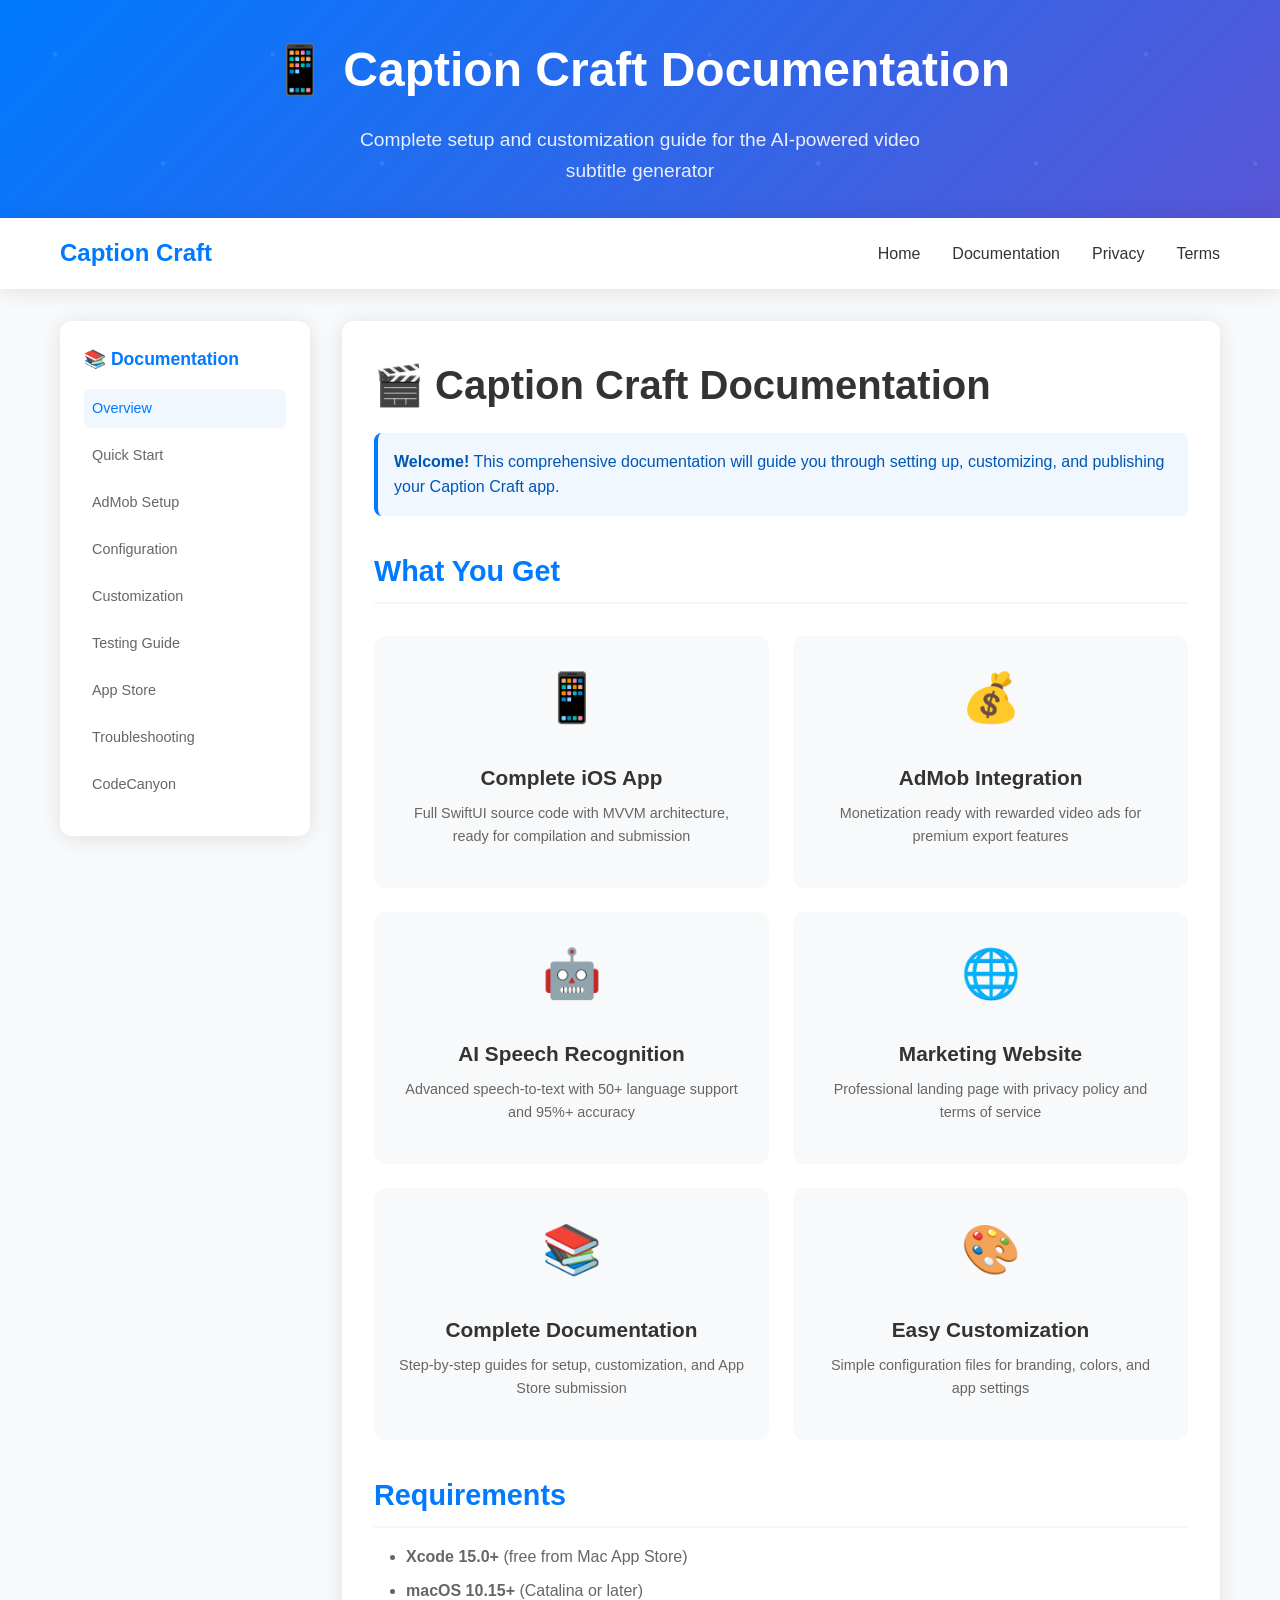
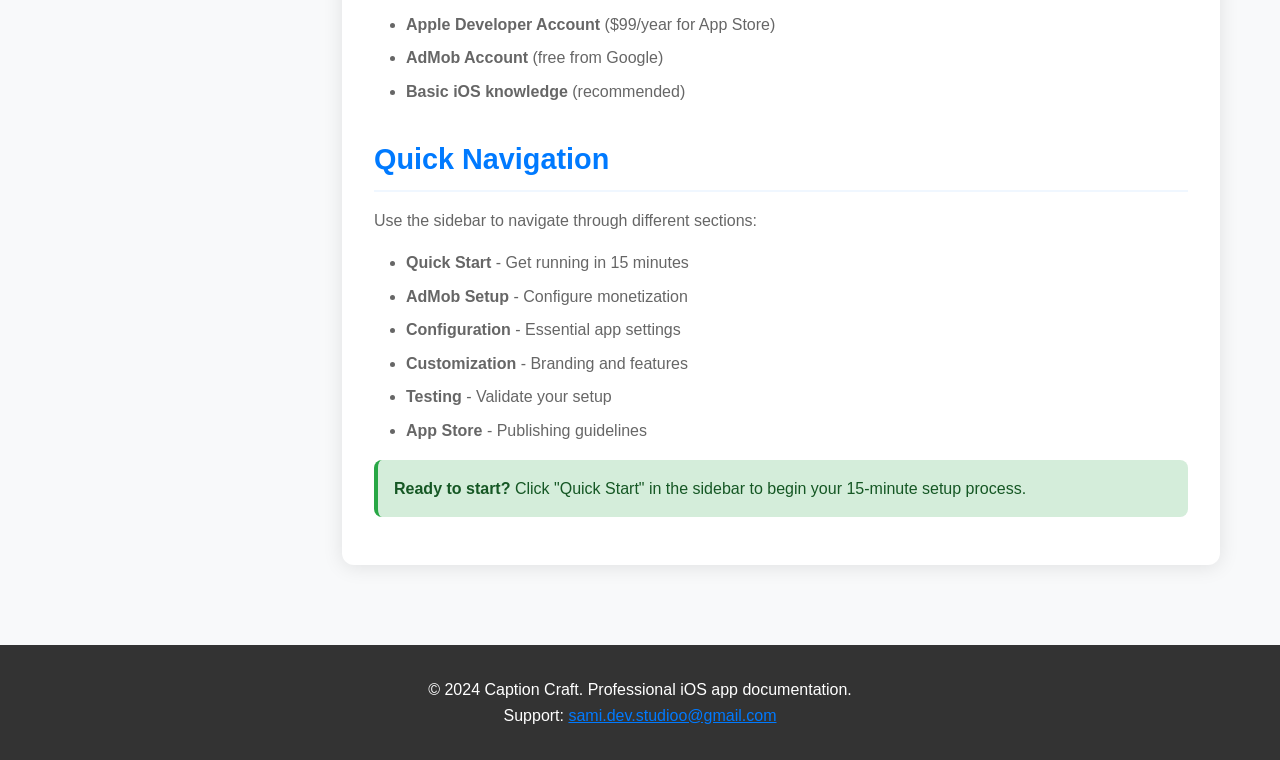
==== docs.html @ c89724d0 "Add professional documentation website and support pages - docs.html: Interactive documentation with" ====
<!DOCTYPE html>
<html lang="en">
<head>
    <meta charset="UTF-8">
    <meta name="viewport" content="width=device-width, initial-scale=1.0">
    <title>Caption Craft - Documentation</title>
    <meta name="description" content="Complete documentation for Caption Craft - AI-powered video subtitle generator iOS app">

    <!-- Favicon -->
    <link rel="icon" type="image/png" href="images/favicon.png">
    <link rel="apple-touch-icon" href="images/apple-touch-icon.png">

    <style>
        * {
            margin: 0;
            padding: 0;
            box-sizing: border-box;
        }

        body {
            font-family: -apple-system, BlinkMacSystemFont, 'Segoe UI', Roboto, Oxygen, Ubuntu, Cantarell, sans-serif;
            line-height: 1.6;
            color: #333;
            background: #f8f9fa;
        }

        .container {
            max-width: 1200px;
            margin: 0 auto;
            padding: 0 20px;
        }

        /* Header */
        .header {
            background: linear-gradient(135deg, #007AFF 0%, #5856D6 100%);
            color: white;
            padding: 2rem 0;
            position: relative;
            overflow: hidden;
        }

        .header::before {
            content: '';
            position: absolute;
            top: 0;
            left: 0;
            right: 0;
            bottom: 0;
            background: url('data:image/svg+xml,<svg xmlns="http://www.w3.org/2000/svg" viewBox="0 0 100 100"><defs><pattern id="grain" width="100" height="100" patternUnits="userSpaceOnUse"><circle cx="25" cy="25" r="1" fill="white" opacity="0.1"/><circle cx="75" cy="75" r="1" fill="white" opacity="0.1"/></pattern></defs><rect width="100" height="100" fill="url(%23grain)"/></svg>');
        }

        .header-content {
            position: relative;
            z-index: 1;
            text-align: center;
        }

        .header h1 {
            font-size: 3rem;
            font-weight: 700;
            margin-bottom: 1rem;
        }

        .header p {
            font-size: 1.2rem;
            opacity: 0.9;
            max-width: 600px;
            margin: 0 auto;
        }

        /* Navigation */
        .nav {
            background: white;
            box-shadow: 0 2px 20px rgba(0,0,0,0.1);
            position: sticky;
            top: 0;
            z-index: 100;
        }

        .nav-container {
            display: flex;
            justify-content: space-between;
            align-items: center;
            padding: 1rem 0;
        }

        .nav-logo {
            font-size: 1.5rem;
            font-weight: bold;
            color: #007AFF;
        }

        .nav-links {
            display: flex;
            list-style: none;
            gap: 2rem;
        }

        .nav-links a {
            text-decoration: none;
            color: #333;
            font-weight: 500;
            transition: color 0.3s;
        }

        .nav-links a:hover {
            color: #007AFF;
        }

        /* Main Content */
        .main {
            display: grid;
            grid-template-columns: 250px 1fr;
            gap: 2rem;
            padding: 2rem 0;
            min-height: calc(100vh - 200px);
        }

        /* Sidebar */
        .sidebar {
            background: white;
            border-radius: 12px;
            padding: 1.5rem;
            box-shadow: 0 2px 20px rgba(0,0,0,0.1);
            height: fit-content;
            position: sticky;
            top: 100px;
        }

        .sidebar h3 {
            color: #007AFF;
            margin-bottom: 1rem;
            font-size: 1.1rem;
        }

        .sidebar ul {
            list-style: none;
        }

        .sidebar li {
            margin-bottom: 0.5rem;
        }

        .sidebar a {
            text-decoration: none;
            color: #666;
            font-size: 0.9rem;
            display: block;
            padding: 0.5rem;
            border-radius: 6px;
            transition: all 0.3s;
        }

        .sidebar a:hover,
        .sidebar a.active {
            background: #f0f7ff;
            color: #007AFF;
        }

        /* Content */
        .content {
            background: white;
            border-radius: 12px;
            padding: 2rem;
            box-shadow: 0 2px 20px rgba(0,0,0,0.1);
        }

        .content h1 {
            color: #333;
            margin-bottom: 1rem;
            font-size: 2.5rem;
        }

        .content h2 {
            color: #007AFF;
            margin: 2rem 0 1rem 0;
            font-size: 1.8rem;
            border-bottom: 2px solid #f0f7ff;
            padding-bottom: 0.5rem;
        }

        .content h3 {
            color: #333;
            margin: 1.5rem 0 0.5rem 0;
            font-size: 1.3rem;
        }

        .content p {
            margin-bottom: 1rem;
            color: #666;
        }

        .content ul {
            margin-bottom: 1rem;
            padding-left: 2rem;
        }

        .content li {
            margin-bottom: 0.5rem;
            color: #666;
        }

        /* Code Blocks */
        .code-block {
            background: #f8f9fa;
            border: 1px solid #e9ecef;
            border-radius: 8px;
            padding: 1rem;
            margin: 1rem 0;
            font-family: 'Monaco', 'Menlo', 'Ubuntu Mono', monospace;
            font-size: 0.9rem;
            overflow-x: auto;
        }

        .code-block pre {
            margin: 0;
        }

        /* Alert Boxes */
        .alert {
            padding: 1rem;
            border-radius: 8px;
            margin: 1rem 0;
            border-left: 4px solid;
        }

        .alert.info {
            background: #f0f7ff;
            border-color: #007AFF;
            color: #0056b3;
        }

        .alert.warning {
            background: #fff3cd;
            border-color: #ffc107;
            color: #856404;
        }

        .alert.success {
            background: #d4edda;
            border-color: #28a745;
            color: #155724;
        }

        .alert.danger {
            background: #f8d7da;
            border-color: #dc3545;
            color: #721c24;
        }

        /* Cards */
        .card-grid {
            display: grid;
            grid-template-columns: repeat(auto-fit, minmax(300px, 1fr));
            gap: 1.5rem;
            margin: 2rem 0;
        }

        .card {
            background: #f8f9fa;
            border-radius: 12px;
            padding: 1.5rem;
            text-align: center;
            transition: transform 0.3s, box-shadow 0.3s;
        }

        .card:hover {
            transform: translateY(-5px);
            box-shadow: 0 10px 30px rgba(0,0,0,0.1);
        }

        .card-icon {
            font-size: 3rem;
            margin-bottom: 1rem;
        }

        .card h3 {
            color: #333;
            margin-bottom: 0.5rem;
        }

        .card p {
            color: #666;
            font-size: 0.9rem;
        }

        /* Buttons */
        .btn {
            display: inline-block;
            background: #007AFF;
            color: white;
            padding: 12px 24px;
            border-radius: 8px;
            text-decoration: none;
            font-weight: 500;
            transition: background 0.3s;
            border: none;
            cursor: pointer;
        }

        .btn:hover {
            background: #0056b3;
        }

        .btn.secondary {
            background: #6c757d;
        }

        .btn.secondary:hover {
            background: #545b62;
        }

        /* Footer */
        .footer {
            background: #333;
            color: white;
            text-align: center;
            padding: 2rem 0;
            margin-top: 3rem;
        }

        /* Mobile Responsive */
        @media (max-width: 768px) {
            .main {
                grid-template-columns: 1fr;
            }

            .sidebar {
                position: static;
                order: 2;
            }

            .nav-links {
                display: none;
            }

            .header h1 {
                font-size: 2rem;
            }

            .content {
                padding: 1rem;
            }
        }

        /* Hide content sections by default */
        .doc-section {
            display: none;
        }

        .doc-section.active {
            display: block;
        }

        /* Loading animation */
        .loading {
            text-align: center;
            padding: 3rem;
            color: #666;
        }

        .spinner {
            border: 4px solid #f3f3f3;
            border-top: 4px solid #007AFF;
            border-radius: 50%;
            width: 40px;
            height: 40px;
            animation: spin 1s linear infinite;
            margin: 0 auto 1rem;
        }

        @keyframes spin {
            0% { transform: rotate(0deg); }
            100% { transform: rotate(360deg); }
        }
    </style>
</head>
<body>
    <!-- Header -->
    <header class="header">
        <div class="container">
            <div class="header-content">
                <h1>📱 Caption Craft Documentation</h1>
                <p>Complete setup and customization guide for the AI-powered video subtitle generator</p>
            </div>
        </div>
    </header>

    <!-- Navigation -->
    <nav class="nav">
        <div class="container">
            <div class="nav-container">
                <div class="nav-logo">Caption Craft</div>
                <ul class="nav-links">
                    <li><a href="index.html">Home</a></li>
                    <li><a href="docs.html" class="active">Documentation</a></li>
                    <li><a href="privacy.html">Privacy</a></li>
                    <li><a href="terms.html">Terms</a></li>
                </ul>
            </div>
        </div>
    </nav>

    <!-- Main Content -->
    <main class="container">
        <div class="main">
            <!-- Sidebar Navigation -->
            <aside class="sidebar">
                <h3>📚 Documentation</h3>
                <ul>
                    <li><a href="#overview" class="doc-link active">Overview</a></li>
                    <li><a href="#quick-start" class="doc-link">Quick Start</a></li>
                    <li><a href="#admob-setup" class="doc-link">AdMob Setup</a></li>
                    <li><a href="#configuration" class="doc-link">Configuration</a></li>
                    <li><a href="#customization" class="doc-link">Customization</a></li>
                    <li><a href="#testing" class="doc-link">Testing Guide</a></li>
                    <li><a href="#app-store" class="doc-link">App Store</a></li>
                    <li><a href="#troubleshooting" class="doc-link">Troubleshooting</a></li>
                    <li><a href="#codecanyon" class="doc-link">CodeCanyon</a></li>
                </ul>
            </aside>

            <!-- Content Area -->
            <div class="content">
                <!-- Overview Section -->
                <section id="overview" class="doc-section active">
                    <h1>🎬 Caption Craft Documentation</h1>

                    <div class="alert info">
                        <strong>Welcome!</strong> This comprehensive documentation will guide you through setting up, customizing, and publishing your Caption Craft app.
                    </div>

                    <h2>What You Get</h2>
                    <div class="card-grid">
                        <div class="card">
                            <div class="card-icon">📱</div>
                            <h3>Complete iOS App</h3>
                            <p>Full SwiftUI source code with MVVM architecture, ready for compilation and submission</p>
                        </div>
                        <div class="card">
                            <div class="card-icon">💰</div>
                            <h3>AdMob Integration</h3>
                            <p>Monetization ready with rewarded video ads for premium export features</p>
                        </div>
                        <div class="card">
                            <div class="card-icon">🤖</div>
                            <h3>AI Speech Recognition</h3>
                            <p>Advanced speech-to-text with 50+ language support and 95%+ accuracy</p>
                        </div>
                        <div class="card">
                            <div class="card-icon">🌐</div>
                            <h3>Marketing Website</h3>
                            <p>Professional landing page with privacy policy and terms of service</p>
                        </div>
                        <div class="card">
                            <div class="card-icon">📚</div>
                            <h3>Complete Documentation</h3>
                            <p>Step-by-step guides for setup, customization, and App Store submission</p>
                        </div>
                        <div class="card">
                            <div class="card-icon">🎨</div>
                            <h3>Easy Customization</h3>
                            <p>Simple configuration files for branding, colors, and app settings</p>
                        </div>
                    </div>

                    <h2>Requirements</h2>
                    <ul>
                        <li><strong>Xcode 15.0+</strong> (free from Mac App Store)</li>
                        <li><strong>macOS 10.15+</strong> (Catalina or later)</li>
                        <li><strong>Apple Developer Account</strong> ($99/year for App Store)</li>
                        <li><strong>AdMob Account</strong> (free from Google)</li>
                        <li><strong>Basic iOS knowledge</strong> (recommended)</li>
                    </ul>

                    <h2>Quick Navigation</h2>
                    <p>Use the sidebar to navigate through different sections:</p>
                    <ul>
                        <li><strong>Quick Start</strong> - Get running in 15 minutes</li>
                        <li><strong>AdMob Setup</strong> - Configure monetization</li>
                        <li><strong>Configuration</strong> - Essential app settings</li>
                        <li><strong>Customization</strong> - Branding and features</li>
                        <li><strong>Testing</strong> - Validate your setup</li>
                        <li><strong>App Store</strong> - Publishing guidelines</li>
                    </ul>

                    <div class="alert success">
                        <strong>Ready to start?</strong> Click "Quick Start" in the sidebar to begin your 15-minute setup process.
                    </div>
                </section>

                <!-- Loading placeholder for other sections -->
                <section id="quick-start" class="doc-section">
                    <div class="loading">
                        <div class="spinner"></div>
                        <p>Loading Quick Start Guide...</p>
                    </div>
                </section>

                <section id="admob-setup" class="doc-section">
                    <div class="loading">
                        <div class="spinner"></div>
                        <p>Loading AdMob Setup Guide...</p>
                    </div>
                </section>

                <section id="configuration" class="doc-section">
                    <div class="loading">
                        <div class="spinner"></div>
                        <p>Loading Configuration Guide...</p>
                    </div>
                </section>

                <section id="customization" class="doc-section">
                    <div class="loading">
                        <div class="spinner"></div>
                        <p>Loading Customization Guide...</p>
                    </div>
                </section>

                <section id="testing" class="doc-section">
                    <div class="loading">
                        <div class="spinner"></div>
                        <p>Loading Testing Guide...</p>
                    </div>
                </section>

                <section id="app-store" class="doc-section">
                    <div class="loading">
                        <div class="spinner"></div>
                        <p>Loading App Store Guide...</p>
                    </div>
                </section>

                <section id="troubleshooting" class="doc-section">
                    <div class="loading">
                        <div class="spinner"></div>
                        <p>Loading Troubleshooting Guide...</p>
                    </div>
                </section>

                <section id="codecanyon" class="doc-section">
                    <div class="loading">
                        <div class="spinner"></div>
                        <p>Loading CodeCanyon Guide...</p>
                    </div>
                </section>
            </div>
        </div>
    </main>

    <!-- Footer -->
    <footer class="footer">
        <div class="container">
            <p>&copy; 2024 Caption Craft. Professional iOS app documentation.</p>
            <p>Support: <a href="mailto:sami.dev.studioo@gmail.com" style="color: #007AFF;">sami.dev.studioo@gmail.com</a></p>
        </div>
    </footer>

    <script>
        // Navigation functionality
        document.addEventListener('DOMContentLoaded', function() {
            const docLinks = document.querySelectorAll('.doc-link');
            const docSections = document.querySelectorAll('.doc-section');

            // Navigation handler
            docLinks.forEach(link => {
                link.addEventListener('click', function(e) {
                    e.preventDefault();

                    // Remove active class from all links and sections
                    docLinks.forEach(l => l.classList.remove('active'));
                    docSections.forEach(s => s.classList.remove('active'));

                    // Add active class to clicked link
                    this.classList.add('active');

                    // Show corresponding section
                    const targetId = this.getAttribute('href').substring(1);
                    const targetSection = document.getElementById(targetId);

                    if (targetSection) {
                        targetSection.classList.add('active');

                        // Load content if it's a loading placeholder
                        loadSectionContent(targetId);
                    }
                });
            });

            // Load section content dynamically
            function loadSectionContent(sectionId) {
                const section = document.getElementById(sectionId);
                const loadingDiv = section.querySelector('.loading');

                if (loadingDiv) {
                    // Simulate loading delay
                    setTimeout(() => {
                        loadingDiv.innerHTML = getSectionContent(sectionId);
                    }, 500);
                }
            }

            // Content for each section
            function getSectionContent(sectionId) {
                const content = {
                    'quick-start': `
                        <h1>🚀 Quick Start Guide</h1>

                        <div class="alert info">
                            <strong>Time Required:</strong> 15 minutes to get your app running
                        </div>

                        <h2>Step 1: Open the Project (2 minutes)</h2>
                        <div class="code-block">
                            <pre>1. Extract the downloaded ZIP file
2. Navigate to the iOS app folder
3. Double-click CaptionCraft.xcodeproj
4. Wait for Xcode to load the project</pre>
                        </div>

                        <h2>Step 2: Configure Bundle Identifier (3 minutes)</h2>
                        <ol>
                            <li>Select <strong>CaptionCraft</strong> project in navigator</li>
                            <li>Select <strong>CaptionCraft</strong> target</li>
                            <li>Go to <strong>"Signing & Capabilities"</strong> tab</li>
                            <li>Change Bundle Identifier to: <code>com.yourcompany.captioncraft</code></li>
                            <li>Select your development team</li>
                        </ol>

                        <h2>Step 3: Test Build (5 minutes)</h2>
                        <ol>
                            <li>Select iPhone simulator (iPhone 14 Pro recommended)</li>
                            <li>Press <strong>Cmd+R</strong> to build and run</li>
                            <li>Test basic functionality in simulator</li>
                        </ol>

                        <div class="alert success">
                            <strong>Success!</strong> If the app builds and runs, you're ready for AdMob configuration.
                        </div>

                        <h2>Step 4: AdMob Configuration (5 minutes)</h2>
                        <p>Click <strong>"AdMob Setup"</strong> in the sidebar for detailed instructions.</p>

                        <a href="#" class="btn" onclick="document.querySelector('a[href=\\\"#admob-setup\\\"]').click()">
                            Continue to AdMob Setup →
                        </a>
                    `,

                    'admob-setup': `
                        <h1>💰 AdMob Setup Guide</h1>

                        <div class="alert warning">
                            <strong>Important:</strong> AdMob integration is required for monetization. Follow these steps carefully.
                        </div>

                        <h2>Step 1: Create AdMob Account</h2>
                        <ol>
                            <li>Go to <a href="https://admob.google.com" target="_blank">admob.google.com</a></li>
                            <li>Sign in with Google account</li>
                            <li>Click "Get Started" and accept terms</li>
                            <li>Complete account verification</li>
                        </ol>

                        <h2>Step 2: Create iOS App</h2>
                        <ol>
                            <li>In AdMob dashboard, click <strong>"Apps"</strong> → <strong>"Add App"</strong></li>
                            <li>Select <strong>"iOS"</strong> platform</li>
                            <li>Enter app name: <strong>"Caption Craft"</strong></li>
                            <li>Copy your <strong>App ID</strong> (format: ca-app-pub-XXXXXXXXXXXXXXXX~XXXXXXXXXX)</li>
                        </ol>

                        <h2>Step 3: Create Rewarded Ad Unit</h2>
                        <ol>
                            <li>Click on your app → <strong>"Ad Units"</strong> → <strong>"Add Ad Unit"</strong></li>
                            <li>Select <strong>"Rewarded"</strong></li>
                            <li>Name: <strong>"Premium Export Reward"</strong></li>
                            <li>Copy your <strong>Ad Unit ID</strong> (format: ca-app-pub-XXXXXXXXXXXXXXXX/XXXXXXXXXX)</li>
                        </ol>

                        <h2>Step 4: Update App Configuration</h2>

                        <h3>Update Info.plist:</h3>
                        <div class="code-block">
                            <pre>&lt;!-- File: CaptionCraft/Info.plist --&gt;
&lt;key&gt;GADApplicationIdentifier&lt;/key&gt;
&lt;string&gt;YOUR_ADMOB_APP_ID_HERE&lt;/string&gt;</pre>
                        </div>

                        <h3>Update Constants.swift:</h3>
                        <div class="code-block">
                            <pre>// File: CaptionCraft/Utils/Constants.swift
struct Ads {
    static let rewardedAdUnitID: String = "YOUR_AD_UNIT_ID_HERE"
    static let testRewardedAdUnitID: String = "ca-app-pub-3940256099942544/1712485313"
}</pre>
                        </div>

                        <div class="alert success">
                            <strong>Test Ads:</strong> Use Google's test ad unit ID during development, switch to your real ID before App Store submission.
                        </div>

                        <a href="#" class="btn" onclick="document.querySelector('a[href=\\\"#testing\\\"]').click()">
                            Test AdMob Integration →
                        </a>
                    `,

                    'configuration': `
                        <h1>⚙️ Configuration Guide</h1>

                        <div class="alert info">
                            <strong>Essential Changes:</strong> These configurations are required for your app to work properly.
                        </div>

                        <h2>Required Changes</h2>

                        <h3>1. AdMob App ID (Info.plist)</h3>
                        <div class="code-block">
                            <pre>📁 File: CaptionCraft/Info.plist
🔍 Line: 6

FIND:
&lt;string&gt;ca-app-pub-6969174555160998~5410990496&lt;/string&gt;

CHANGE TO:
&lt;string&gt;YOUR_ADMOB_APP_ID_HERE&lt;/string&gt;</pre>
                        </div>

                        <h3>2. Ad Unit ID (Constants.swift)</h3>
                        <div class="code-block">
                            <pre>📁 File: CaptionCraft/Utils/Constants.swift
🔍 Lines: 284-291

FIND:
static let rewardedAdUnitID: String = "ca-app-pub-6969174555160998/8145783284"

CHANGE TO:
static let rewardedAdUnitID: String = "YOUR_AD_UNIT_ID_HERE"</pre>
                        </div>

                        <h3>3. Bundle Identifier (Xcode Project)</h3>
                        <ol>
                            <li>Select CaptionCraft project</li>
                            <li>Go to "General" tab</li>
                            <li>Change Bundle Identifier to: <code>com.yourcompany.yourapp</code></li>
                            <li>Select your Apple Developer team</li>
                        </ol>

                        <h2>Optional Changes</h2>

                        <h3>App Information</h3>
                        <div class="code-block">
                            <pre>// File: CaptionCraft/Utils/Constants.swift
struct App {
    static let name = "Your App Name"
    static let version = "1.0.0"
    static let bundleIdentifier = "com.yourcompany.yourapp"
}</pre>
                        </div>

                        <h3>Support Email</h3>
                        <p>Replace <code>sami.dev.studioo@gmail.com</code> with your email in all files:</p>
                        <ul>
                            <li>CaptionCraft/Views/PrivacyPolicyView.swift</li>
                            <li>CaptionCraft/Views/TermsOfServiceView.swift</li>
                            <li>Website files (privacy.html, terms.html)</li>
                        </ul>

                        <div class="alert warning">
                            <strong>Important:</strong> Update all contact information before App Store submission.
                        </div>
                    `,

                    'customization': `
                        <h1>🎨 Customization Guide</h1>

                        <h2>App Branding</h2>

                        <h3>1. App Icon</h3>
                        <p><strong>Location:</strong> CaptionCraft/Assets.xcassets/AppIcon.appiconset/</p>
                        <ul>
                            <li>1024x1024px (App Store)</li>
                            <li>180x180px (iPhone 3x)</li>
                            <li>120x120px (iPhone 2x)</li>
                            <li>167x167px (iPad Pro)</li>
                            <li>152x152px (iPad 2x)</li>
                            <li>76x76px (iPad 1x)</li>
                        </ul>

                        <h3>2. Color Scheme</h3>
                        <div class="code-block">
                            <pre>// File: CaptionCraft/Utils/Constants.swift
struct Colors {
    static let primary = Color(hex: "007AFF")      // Main brand color
    static let secondary = Color(hex: "5856D6")    // Secondary color
    static let accent = Color(hex: "007AFF")       // Accent color
    static let success = Color(hex: "34C759")      // Success color
    static let warning = Color(hex: "FF9500")      // Warning color
    static let error = Color(hex: "FF3B30")        // Error color
}</pre>
                        </div>

                        <h3>3. App Name</h3>
                        <ol>
                            <li>In Xcode: Select project → General tab</li>
                            <li>Change "Display Name" to your app name</li>
                            <li>Update Constants.swift App struct</li>
                        </ol>

                        <h2>Feature Customization</h2>

                        <h3>Subtitle Styles</h3>
                        <div class="code-block">
                            <pre>// Add custom styles to presetStyles array
CaptionStyle(
    name: "Your Custom Style",
    font: .system,
    fontSize: 26,
    textColor: .blue,
    backgroundColor: .yellow,
    borderColor: .black,
    borderWidth: 3,
    position: .center,
    maxLines: 1
)</pre>
                        </div>

                        <h3>Video Settings</h3>
                        <div class="code-block">
                            <pre>// File: CaptionCraft/Utils/Constants.swift
struct Video {
    static let maxFileSize: Int64 = 1000 * 1024 * 1024  // 1GB
    static let maxDuration: TimeInterval = 1200         // 20 minutes
    static let supportedFormats = ["mp4", "mov"]        // Supported formats
    static let minDuration: TimeInterval = 3            // 3 seconds
}</pre>
                        </div>

                        <h3>Supported Languages</h3>
                        <p>Enable/disable languages by commenting out entries in supportedLanguages dictionary.</p>

                        <div class="alert info">
                            <strong>Tip:</strong> Test all customizations on a physical device before App Store submission.
                        </div>
                    `,

                    'testing': `
                        <h1>🧪 Testing Guide</h1>

                        <div class="alert danger">
                            <strong>Critical:</strong> Always test on a physical iOS device. Simulators cannot test ads or speech recognition.
                        </div>

                        <h2>Pre-Testing Checklist</h2>
                        <ul>
                            <li>✅ AdMob App ID updated in Info.plist</li>
                            <li>✅ AdMob Ad Unit ID updated in Constants.swift</li>
                            <li>✅ Bundle identifier changed to unique ID</li>
                            <li>✅ Development team selected</li>
                            <li>✅ App builds without errors</li>
                        </ul>

                        <h2>Phase 1: Basic App Testing</h2>
                        <ol>
                            <li><strong>App Launch:</strong> Verify app opens without crashes</li>
                            <li><strong>Video Import:</strong> Test photo library access</li>
                            <li><strong>Video Recording:</strong> Test camera functionality</li>
                            <li><strong>Navigation:</strong> Test all screen transitions</li>
                        </ol>

                        <h2>Phase 2: Speech Recognition Testing</h2>
                        <ol>
                            <li><strong>Permissions:</strong> Grant microphone access</li>
                            <li><strong>Transcription:</strong> Test with clear English speech</li>
                            <li><strong>Accuracy:</strong> Verify subtitle timing and content</li>
                            <li><strong>Languages:</strong> Test different language settings</li>
                        </ol>

                        <h2>Phase 3: AdMob Integration Testing</h2>

                        <h3>Debug Console Logs:</h3>
                        <div class="code-block">
                            <pre>✅ "AdMob initialized with status: Ready"
✅ "Loading rewarded ad with unit ID: ca-app-pub-..."
✅ "Ad loaded successfully"
❌ "Ad failed to load with error: ..."</pre>
                        </div>

                        <h3>Ad Display Testing:</h3>
                        <ol>
                            <li>Complete video transcription</li>
                            <li>Tap "Watch Ad to Export"</li>
                            <li>Verify ad loads and plays</li>
                            <li>Confirm export unlocks after ad</li>
                        </ol>

                        <h2>Phase 4: Export Testing</h2>
                        <ol>
                            <li><strong>Quality:</strong> Test different video lengths</li>
                            <li><strong>Save to Photos:</strong> Verify video saves correctly</li>
                            <li><strong>Sharing:</strong> Test social media sharing</li>
                            <li><strong>Performance:</strong> Monitor processing times</li>
                        </ol>

                        <h2>Common Issues</h2>

                        <h3>"Ads not loading"</h3>
                        <ul>
                            <li>Check AdMob IDs in Info.plist and Constants.swift</li>
                            <li>Wait 24-48 hours for AdMob approval</li>
                            <li>Test with different geographic location</li>
                            <li>Verify internet connection</li>
                        </ul>

                        <h3>"Speech recognition not working"</h3>
                        <ul>
                            <li>Test on physical device (required)</li>
                            <li>Grant microphone permissions</li>
                            <li>Use videos with clear, loud speech</li>
                            <li>Check supported language list</li>
                        </ul>

                        <div class="alert success">
                            <strong>Testing Complete!</strong> Once all tests pass, your app is ready for App Store submission.
                        </div>
                    `,

                    'app-store': `
                        <h1>🏪 App Store Submission</h1>

                        <h2>Pre-Submission Checklist</h2>
                        <div class="alert warning">
                            <strong>Important:</strong> Complete all items before submitting to App Store.
                        </div>

                        <h3>Code Configuration</h3>
                        <ul>
                            <li>✅ Bundle ID changed to unique identifier</li>
                            <li>✅ App name updated in project settings</li>
                            <li>✅ Development team selected</li>
                            <li>✅ Production AdMob IDs configured</li>
                            <li>✅ App icon replaced with your design</li>
                            <li>✅ Support email updated throughout app</li>
                            <li>✅ App tested on physical device</li>
                        </ul>

                        <h2>App Store Connect Setup</h2>

                        <h3>Create App Record</h3>
                        <ol>
                            <li>Go to <a href="https://appstoreconnect.apple.com" target="_blank">appstoreconnect.apple.com</a></li>
                            <li>Click "My Apps" → "+" → "New App"</li>
                            <li>Fill required information:
                                <ul>
                                    <li><strong>Platform:</strong> iOS</li>
                                    <li><strong>Name:</strong> Your App Name</li>
                                    <li><strong>Primary Language:</strong> English</li>
                                    <li><strong>Bundle ID:</strong> com.yourcompany.yourapp</li>
                                    <li><strong>SKU:</strong> Your unique identifier</li>
                                </ul>
                            </li>
                        </ol>

                        <h3>App Information</h3>
                        <ul>
                            <li><strong>Category:</strong> Photo & Video</li>
                            <li><strong>Content Rights:</strong> Yes</li>
                            <li><strong>Age Rating:</strong> 4+</li>
                            <li><strong>Price:</strong> Free</li>
                        </ul>

                        <h2>App Description Template</h2>
                        <div class="code-block">
                            <pre>Transform your videos with professional AI-generated subtitles in seconds!

🎬 FEATURES:
• AI-powered speech recognition with 95%+ accuracy
• Support for 50+ languages worldwide
• Beautiful, customizable subtitle styles
• Privacy-first: all processing on your device
• Export in HD quality for social media
• Completely free with no hidden costs

🚀 PERFECT FOR:
• Content creators and influencers
• Social media marketers
• Educators and trainers
• Making videos accessible

✨ HOW IT WORKS:
1. Import or record your video
2. AI creates subtitles automatically
3. Customize style and edit text
4. Export your finished video

Download now and make your videos accessible to everyone!</pre>
                        </div>

                        <h2>Required Assets</h2>

                        <h3>App Icon</h3>
                        <ul>
                            <li><strong>Size:</strong> 1024x1024 pixels</li>
                            <li><strong>Format:</strong> PNG without transparency</li>
                            <li><strong>Design:</strong> Simple, recognizable, works at small sizes</li>
                        </ul>

                        <h3>Screenshots</h3>
                        <ul>
                            <li><strong>iPhone:</strong> 1290x2796 (iPhone 14 Pro)</li>
                            <li><strong>iPad:</strong> 2048x2732 (12.9-inch) - Optional</li>
                            <li><strong>Quantity:</strong> 3-10 screenshots showing key features</li>
                        </ul>

                        <h2>Build and Upload</h2>

                        <h3>Archive Process</h3>
                        <ol>
                            <li>In Xcode, select "Any iOS Device (arm64)"</li>
                            <li>Go to Product → Archive</li>
                            <li>Wait for archive to complete</li>
                            <li>Click "Distribute App"</li>
                            <li>Select "App Store Connect"</li>
                            <li>Follow upload wizard</li>
                        </ol>

                        <h3>Submit for Review</h3>
                        <ol>
                            <li>In App Store Connect, go to your app</li>
                            <li>Click "Prepare for Submission"</li>
                            <li>Upload screenshots and metadata</li>
                            <li>Add app description and keywords</li>
                            <li>Click "Submit for Review"</li>
                        </ol>

                        <div class="alert info">
                            <strong>Review Time:</strong> Usually 24-48 hours. Monitor your email for approval notification.
                        </div>

                        <h2>Keywords</h2>
                        <div class="code-block">
                            <pre>subtitles,captions,video,AI,speech recognition,accessibility,social media,content creator,transcription,automatic</pre>
                        </div>

                        <div class="alert success">
                            <strong>Success!</strong> After approval, your app will be available on the App Store and you can start earning revenue through AdMob.
                        </div>
                    `,

                    'troubleshooting': `
                        <h1>🔧 Troubleshooting</h1>

                        <h2>Build Issues</h2>

                        <h3>"GoogleMobileAds not found"</h3>
                        <div class="alert warning">
                            <strong>Solution:</strong>
                            <ol>
                                <li>File → Packages → Reset Package Caches</li>
                                <li>Clean build folder (Cmd+Shift+K)</li>
                                <li>Rebuild project (Cmd+B)</li>
                            </ol>
                        </div>

                        <h3>"Bundle identifier already exists"</h3>
                        <div class="alert warning">
                            <strong>Solution:</strong>
                            <ol>
                                <li>Change bundle identifier in project settings</li>
                                <li>Use format: com.yourcompany.yourappname</li>
                                <li>Ensure it's unique in App Store Connect</li>
                            </ol>
                        </div>

                        <h3>"Provisioning profile errors"</h3>
                        <div class="alert warning">
                            <strong>Solution:</strong>
                            <ol>
                                <li>Ensure you have Apple Developer account</li>
                                <li>Xcode → Preferences → Accounts → Download Manual Profiles</li>
                                <li>Select "Automatically manage signing"</li>
                            </ol>
                        </div>

                        <h2>Runtime Issues</h2>

                        <h3>"Ads not loading"</h3>
                        <div class="code-block">
                            <pre>Possible Causes:
• Incorrect AdMob App ID or Ad Unit ID
• AdMob account not approved
• Testing in unsupported region
• Internet connectivity issues

Solutions:
1. Double-check IDs in Info.plist and Constants.swift
2. Wait 24-48 hours for AdMob approval
3. Test with VPN in different region
4. Use Google's test ad unit IDs for testing</pre>
                        </div>

                        <h3>"Speech recognition not working"</h3>
                        <div class="code-block">
                            <pre>Possible Causes:
• Testing in simulator instead of device
• Microphone permission not granted
• Poor audio quality in video
• Unsupported language selected

Solutions:
1. Always test on physical device
2. Grant microphone permissions in Settings
3. Use videos with clear, loud speech
4. Test with supported language list</pre>
                        </div>

                        <h3>"Export failing"</h3>
                        <div class="code-block">
                            <pre>Possible Causes:
• Insufficient storage space
• Video format compatibility issues
• Processing timeout
• Memory limitations

Solutions:
1. Free up storage space on device
2. Test with shorter videos first
3. Restart app and try again
4. Use videos in MP4 or MOV format</pre>
                        </div>

                        <h3>"App crashes on launch"</h3>
                        <div class="code-block">
                            <pre>Possible Causes:
• Missing development team configuration
• Bundle identifier conflicts
• Missing required frameworks
• Provisioning profile issues

Solutions:
1. Set development team in project settings
2. Use unique bundle identifier
3. Clean build and rebuild project
4. Regenerate provisioning profiles</pre>
                        </div>

                        <h2>Performance Issues</h2>

                        <h3>"App running slowly"</h3>
                        <ul>
                            <li>Test on actual device (simulator is slower)</li>
                            <li>Check memory usage in Xcode instruments</li>
                            <li>Optimize video processing in background</li>
                            <li>Reduce video resolution if needed</li>
                        </ul>

                        <h3>"High memory usage"</h3>
                        <ul>
                            <li>Release video objects after processing</li>
                            <li>Use autoreleasepool for heavy operations</li>
                            <li>Process videos in chunks</li>
                            <li>Monitor memory in Xcode instruments</li>
                        </ul>

                        <h2>AdMob Issues</h2>

                        <h3>Debug Console Commands</h3>
                        <div class="code-block">
                            <pre>// Enable AdMob debug logging
// Check console for these messages:
"AdMob initialized with status: Ready"
"Loading rewarded ad with unit ID: ca-app-pub-..."
"Ad loaded successfully"
"Ad failed to load with error: ..."</pre>
                        </div>

                        <h3>Test Device Configuration</h3>
                        <ol>
                            <li>Go to <a href="https://admob.google.com/home/" target="_blank">AdMob Console</a></li>
                            <li>Navigate to "Test devices"</li>
                            <li>Add your iOS device ID for testing</li>
                            <li>Use test ads during development</li>
                        </ol>

                        <h2>Getting Help</h2>

                        <div class="alert info">
                            <strong>Need more help?</strong> Contact support with detailed information:
                            <ul>
                                <li>Device model and iOS version</li>
                                <li>Xcode version and error messages</li>
                                <li>Screenshots of the issue</li>
                                <li>Steps to reproduce the problem</li>
                            </ul>
                            <p><strong>Email:</strong> <a href="mailto:sami.dev.studioo@gmail.com">sami.dev.studioo@gmail.com</a></p>
                        </div>
                    `,

                    'codecanyon': `
                        <h1>🏪 CodeCanyon Guide</h1>

                        <h2>Selling on CodeCanyon</h2>

                        <div class="alert info">
                            <strong>CodeCanyon</strong> is the world's largest marketplace for mobile app source code and templates.
                        </div>

                        <h3>Getting Started</h3>
                        <ol>
                            <li>Create account at <a href="https://codecanyon.net" target="_blank">codecanyon.net</a></li>
                            <li>Complete author verification process</li>
                            <li>Prepare your app package for submission</li>
                            <li>Create professional listing with documentation</li>
                        </ol>

                        <h2>Package Preparation</h2>

                        <h3>Required Files</h3>
                        <ul>
                            <li>✅ Complete iOS app source code</li>
                            <li>✅ Comprehensive documentation</li>
                            <li>✅ Setup and configuration guides</li>
                            <li>✅ Professional README file</li>
                            <li>✅ License and terms</li>
                        </ul>

                        <h3>Documentation Standards</h3>
                        <ul>
                            <li><strong>Setup Guide:</strong> Step-by-step installation</li>
                            <li><strong>Configuration:</strong> How to customize the app</li>
                            <li><strong>Requirements:</strong> Software and hardware needs</li>
                            <li><strong>Features:</strong> Complete feature list</li>
                            <li><strong>Support:</strong> Contact information</li>
                        </ul>

                        <h2>Listing Optimization</h2>

                        <h3>Title</h3>
                        <div class="code-block">
                            <pre>Caption Craft - AI Video Subtitle Generator iOS App with AdMob</pre>
                        </div>

                        <h3>Category</h3>
                        <ul>
                            <li><strong>Primary:</strong> Mobile → iOS → Full Applications</li>
                            <li><strong>Secondary:</strong> Video & Photography</li>
                        </ul>

                        <h3>Tags</h3>
                        <div class="code-block">
                            <pre>ios, swift, swiftui, video, subtitles, captions, ai, speech-recognition, admob, monetization, social-media, content-creator, accessibility, transcription, automatic</pre>
                        </div>

                        <h3>Pricing Strategy</h3>
                        <ul>
                            <li><strong>Regular License:</strong> $49 (single commercial project)</li>
                            <li><strong>Extended License:</strong> $149 (multiple projects)</li>
                        </ul>

                        <h2>Marketing Materials</h2>

                        <h3>Screenshots</h3>
                        <ol>
                            <li><strong>Main App Interface:</strong> Show clean, professional design</li>
                            <li><strong>AI Processing:</strong> Highlight automatic subtitle generation</li>
                            <li><strong>Customization:</strong> Display style options</li>
                            <li><strong>Export Results:</strong> Show final video with subtitles</li>
                            <li><strong>Source Code:</strong> Professional Xcode project view</li>
                            <li><strong>Documentation:</strong> Comprehensive guides included</li>
                        </ol>

                        <h3>Preview Video</h3>
                        <ul>
                            <li><strong>Length:</strong> 30-60 seconds</li>
                            <li><strong>Content:</strong> Feature demonstration</li>
                            <li><strong>Quality:</strong> 1080p HD</li>
                            <li><strong>Music:</strong> Royalty-free background track</li>
                        </ul>

                        <h2>Product Description Template</h2>
                        <div class="code-block">
                            <pre>🎬 Caption Craft - Professional AI-Powered Video Subtitle Generator

Transform your video content with professional AI-generated subtitles! Caption Craft is a complete, production-ready iOS application that automatically creates accurate subtitles for videos using advanced speech recognition technology.

✨ PERFECT FOR:
• Content creators and social media influencers
• Video marketers and digital agencies
• iOS developers looking for profitable app ideas
• Entrepreneurs entering the video content market

🚀 WHAT YOU GET:
✅ Complete iOS App Source Code (SwiftUI + UIKit)
✅ AdMob Integration with Rewarded Video Ads
✅ Professional Marketing Website (HTML/CSS/JS)
✅ Comprehensive Documentation & Setup Guides
✅ App Store Submission Guidelines
✅ Commercial License - Sell Unlimited Copies
✅ Full Customization Rights
✅ Developer Support Included

💰 MONETIZATION READY:
• Freemium model with AdMob rewarded ads
• Users watch ads to unlock premium export features
• Proven revenue model with high user engagement
• Complete AdMob setup guide included</pre>
                        </div>

                        <h2>Quality Standards</h2>

                        <h3>Code Quality</h3>
                        <ul>
                            <li>Clean, well-documented code</li>
                            <li>Modern iOS development practices</li>
                            <li>Error handling and edge cases</li>
                            <li>Performance optimization</li>
                            <li>Memory management</li>
                        </ul>

                        <h3>Documentation Quality</h3>
                        <ul>
                            <li>Step-by-step setup instructions</li>
                            <li>Clear customization guidelines</li>
                            <li>Troubleshooting section</li>
                            <li>Professional formatting</li>
                            <li>Screenshots and examples</li>
                        </ul>

                        <h2>Support Strategy</h2>

                        <h3>Response Times</h3>
                        <ul>
                            <li><strong>General Questions:</strong> 24-48 hours</li>
                            <li><strong>Setup Issues:</strong> Same day</li>
                            <li><strong>Bug Reports:</strong> Priority handling</li>
                        </ul>

                        <h3>Support Channels</h3>
                        <ul>
                            <li><strong>Email:</strong> sami.dev.studioo@gmail.com</li>
                            <li><strong>Documentation:</strong> Comprehensive guides</li>
                            <li><strong>Updates:</strong> Regular improvements</li>
                        </ul>

                        <h2>Success Tips</h2>

                        <ol>
                            <li><strong>Professional Presentation:</strong> High-quality screenshots and description</li>
                            <li><strong>Complete Package:</strong> Include everything buyers need</li>
                            <li><strong>Excellent Support:</strong> Respond quickly to customer questions</li>
                            <li><strong>Regular Updates:</strong> Keep app compatible with new iOS versions</li>
                            <li><strong>Competitive Pricing:</strong> Research similar products</li>
                            <li><strong>SEO Optimization:</strong> Use relevant keywords</li>
                        </ol>

                        <div class="alert success">
                            <strong>Ready to Submit!</strong> Your Caption Craft app package meets CodeCanyon quality standards and is ready for submission.
                        </div>

                        <a href="https://codecanyon.net" target="_blank" class="btn">
                            Submit to CodeCanyon →
                        </a>
                    `
                };

                return content[sectionId] || '<h1>Content not found</h1>';
            }
        });
    </script>
</body>
</html>
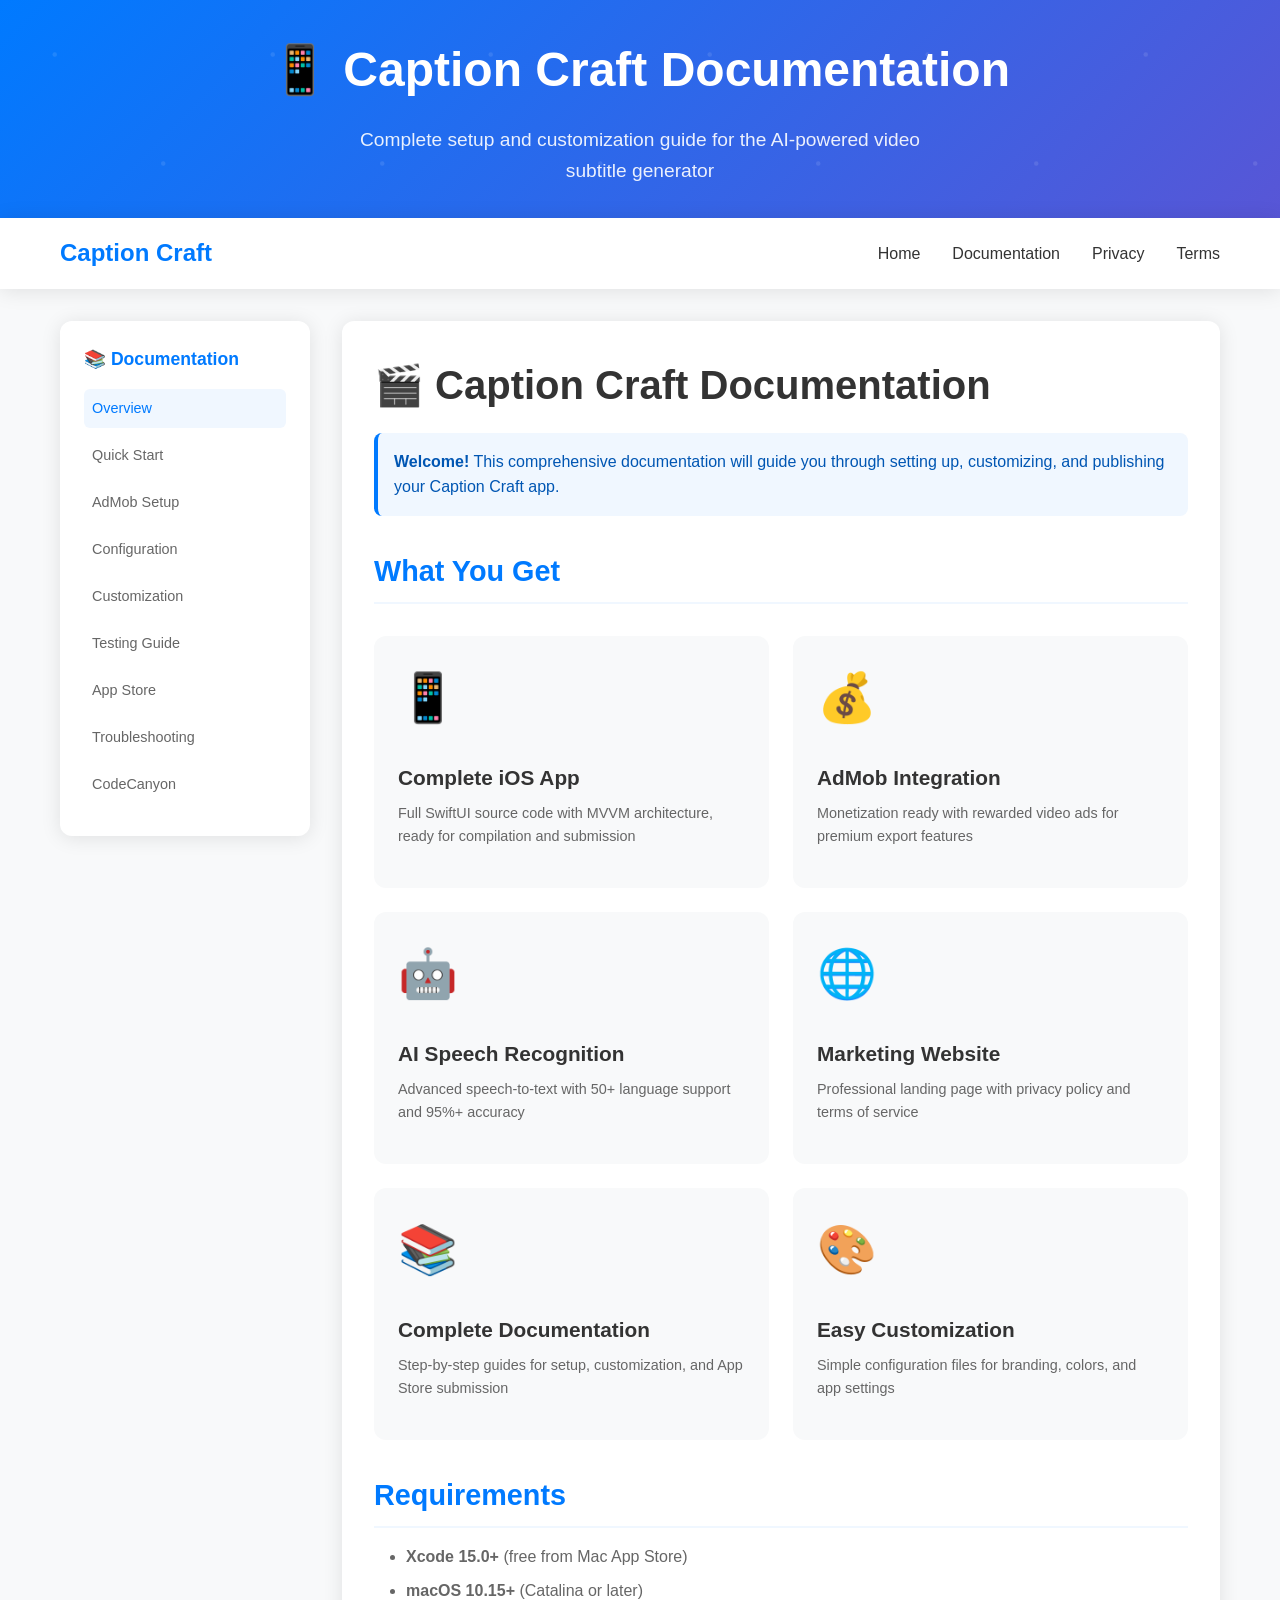
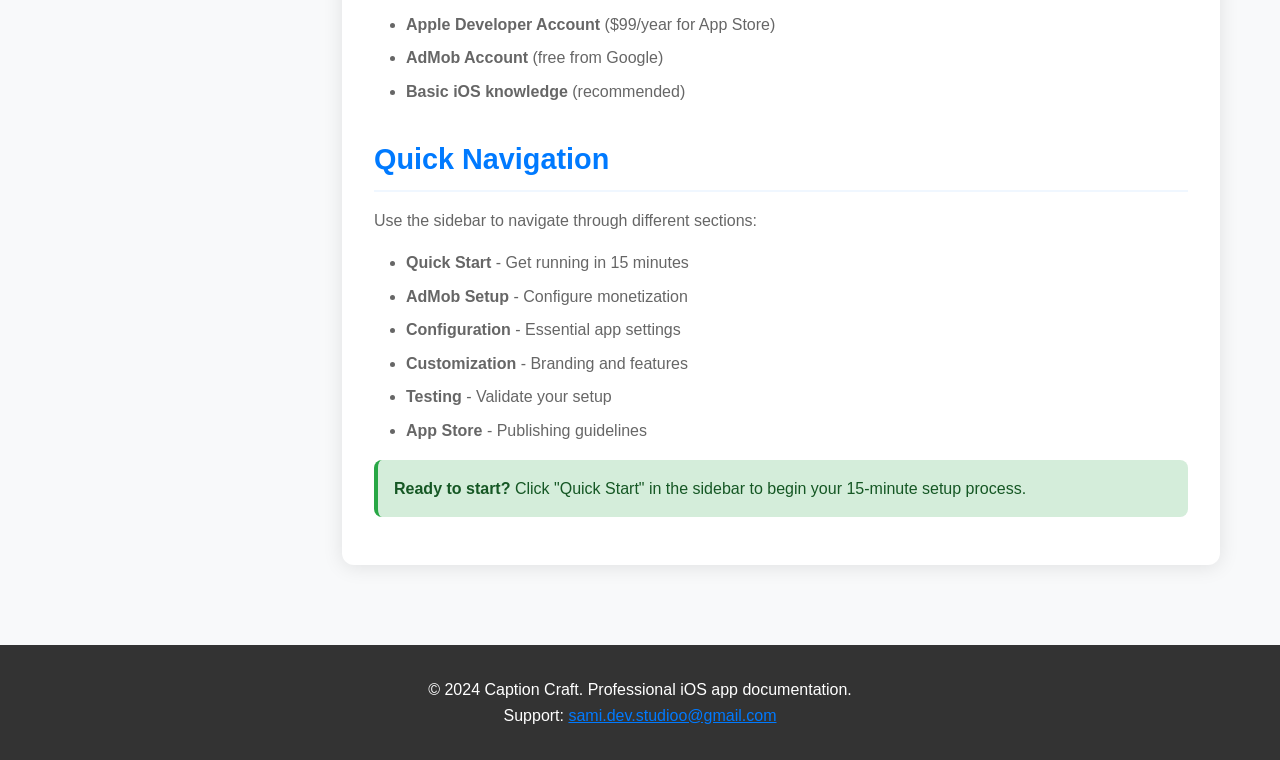
==== commit 9ca0c2c9: "Fix documentation layout and improve code block styling - Fixed text alignment: All content now left" ====
--- a/docs.html
+++ b/docs.html
@@ -163,12 +163,14 @@
             border-radius: 12px;
             padding: 2rem;
             box-shadow: 0 2px 20px rgba(0,0,0,0.1);
+            text-align: left;
         }
 
         .content h1 {
             color: #333;
             margin-bottom: 1rem;
             font-size: 2.5rem;
+            text-align: left;
         }
 
         .content h2 {
@@ -177,43 +179,84 @@
             font-size: 1.8rem;
             border-bottom: 2px solid #f0f7ff;
             padding-bottom: 0.5rem;
+            text-align: left;
         }
 
         .content h3 {
             color: #333;
             margin: 1.5rem 0 0.5rem 0;
             font-size: 1.3rem;
+            text-align: left;
         }
 
         .content p {
             margin-bottom: 1rem;
             color: #666;
+            text-align: left;
         }
 
         .content ul {
             margin-bottom: 1rem;
             padding-left: 2rem;
+            text-align: left;
+        }
+
+        .content ol {
+            margin-bottom: 1rem;
+            padding-left: 2rem;
+            text-align: left;
         }
 
         .content li {
             margin-bottom: 0.5rem;
             color: #666;
+            text-align: left;
         }
 
         /* Code Blocks */
         .code-block {
-            background: #f8f9fa;
-            border: 1px solid #e9ecef;
-            border-radius: 8px;
-            padding: 1rem;
-            margin: 1rem 0;
-            font-family: 'Monaco', 'Menlo', 'Ubuntu Mono', monospace;
+            background: linear-gradient(135deg, #2d3748 0%, #1a202c 100%);
+            border: 1px solid #4a5568;
+            border-radius: 12px;
+            padding: 1.5rem;
+            margin: 1.5rem 0;
+            font-family: 'Monaco', 'Menlo', 'Ubuntu Mono', 'SF Mono', monospace;
             font-size: 0.9rem;
             overflow-x: auto;
+            color: #e2e8f0;
+            box-shadow: 0 4px 15px rgba(0,0,0,0.2);
+            position: relative;
+        }
+
+        .code-block::before {
+            content: '💻';
+            position: absolute;
+            top: 0.75rem;
+            right: 1rem;
+            opacity: 0.6;
+            font-size: 1.2rem;
         }
 
         .code-block pre {
             margin: 0;
+            color: #e2e8f0;
+            white-space: pre-wrap;
+            word-wrap: break-word;
+        }
+
+        /* Syntax highlighting colors */
+        .code-block .comment {
+            color: #68d391;
+            font-style: italic;
+        }
+
+        .code-block .string {
+            color: #fbb6ce;
+        }
+
+        .code-block .keyword {
+            color: #63b3ed;
+            font-weight: bold;
         }
 
         /* Alert Boxes */
@@ -254,13 +297,14 @@
             grid-template-columns: repeat(auto-fit, minmax(300px, 1fr));
             gap: 1.5rem;
             margin: 2rem 0;
+            text-align: left;
         }
 
         .card {
             background: #f8f9fa;
             border-radius: 12px;
             padding: 1.5rem;
-            text-align: center;
+            text-align: left;
             transition: transform 0.3s, box-shadow 0.3s;
         }
 
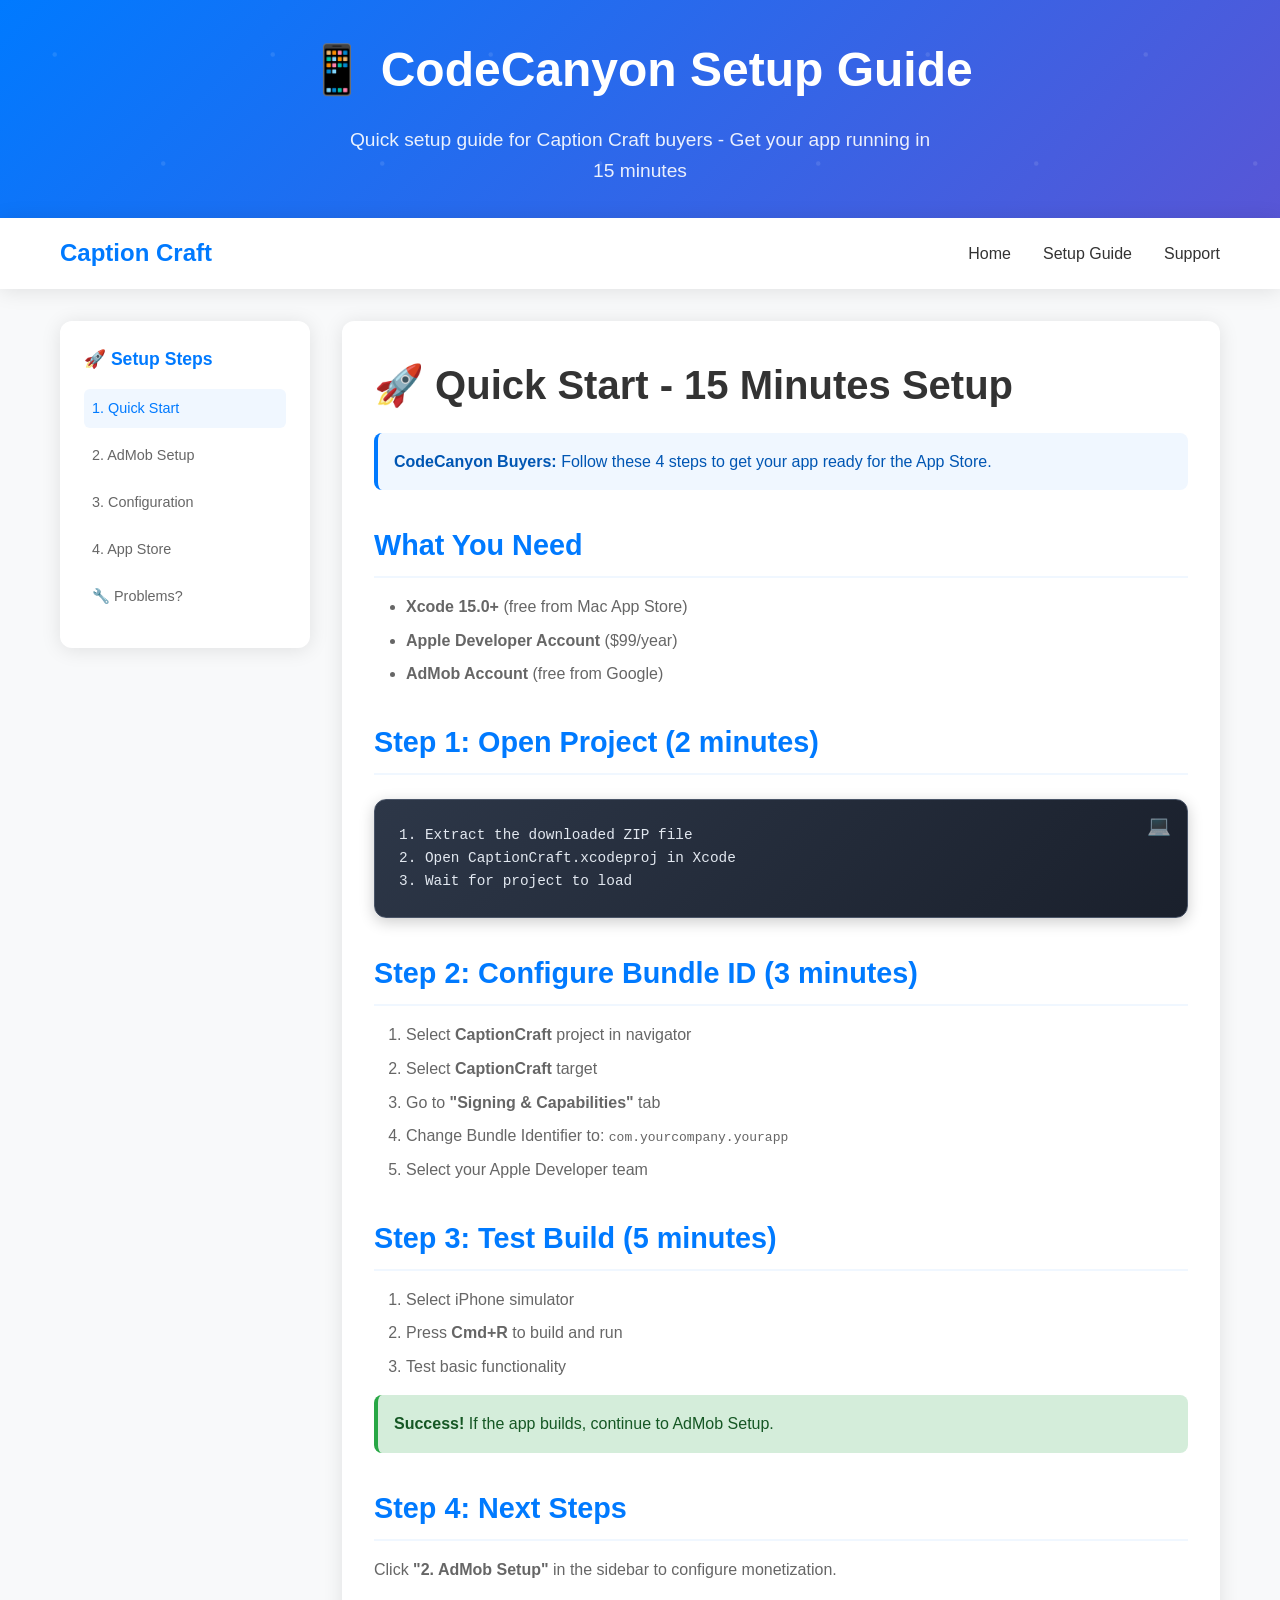
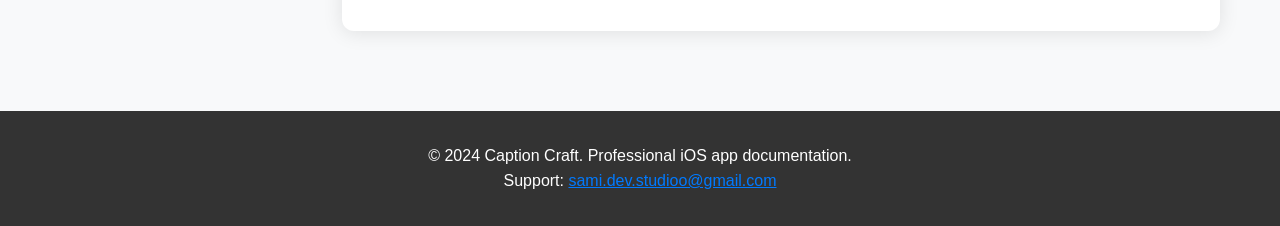
==== commit 451080f7: "Simplify documentation - focus on essentials for CodeCanyon buyers Major cleanup and simplification:" ====
--- a/docs.html
+++ b/docs.html
@@ -3,8 +3,8 @@
 <head>
     <meta charset="UTF-8">
     <meta name="viewport" content="width=device-width, initial-scale=1.0">
-    <title>Caption Craft - Documentation</title>
-    <meta name="description" content="Complete documentation for Caption Craft - AI-powered video subtitle generator iOS app">
+    <title>Caption Craft - CodeCanyon Documentation</title>
+    <meta name="description" content="Setup guide for CodeCanyon buyers - Caption Craft iOS app with AdMob integration">
 
     <!-- Favicon -->
     <link rel="icon" type="image/png" href="images/favicon.png">
@@ -424,8 +424,8 @@
     <header class="header">
         <div class="container">
             <div class="header-content">
-                <h1>📱 Caption Craft Documentation</h1>
-                <p>Complete setup and customization guide for the AI-powered video subtitle generator</p>
+                <h1>📱 CodeCanyon Setup Guide</h1>
+                <p>Quick setup guide for Caption Craft buyers - Get your app running in 15 minutes</p>
             </div>
         </div>
     </header>
@@ -437,9 +437,8 @@
                 <div class="nav-logo">Caption Craft</div>
                 <ul class="nav-links">
                     <li><a href="index.html">Home</a></li>
-                    <li><a href="docs.html" class="active">Documentation</a></li>
-                    <li><a href="privacy.html">Privacy</a></li>
-                    <li><a href="terms.html">Terms</a></li>
+                    <li><a href="docs.html" class="active">Setup Guide</a></li>
+                    <li><a href="support.html">Support</a></li>
                 </ul>
             </div>
         </div>
@@ -450,125 +449,81 @@
         <div class="main">
             <!-- Sidebar Navigation -->
             <aside class="sidebar">
-                <h3>📚 Documentation</h3>
+                <h3>🚀 Setup Steps</h3>
                 <ul>
-                    <li><a href="#overview" class="doc-link active">Overview</a></li>
-                    <li><a href="#quick-start" class="doc-link">Quick Start</a></li>
-                    <li><a href="#admob-setup" class="doc-link">AdMob Setup</a></li>
-                    <li><a href="#configuration" class="doc-link">Configuration</a></li>
-                    <li><a href="#customization" class="doc-link">Customization</a></li>
-                    <li><a href="#testing" class="doc-link">Testing Guide</a></li>
-                    <li><a href="#app-store" class="doc-link">App Store</a></li>
-                    <li><a href="#troubleshooting" class="doc-link">Troubleshooting</a></li>
-                    <li><a href="#codecanyon" class="doc-link">CodeCanyon</a></li>
+                    <li><a href="#quick-start" class="doc-link active">1. Quick Start</a></li>
+                    <li><a href="#admob-setup" class="doc-link">2. AdMob Setup</a></li>
+                    <li><a href="#configuration" class="doc-link">3. Configuration</a></li>
+                    <li><a href="#app-store" class="doc-link">4. App Store</a></li>
+                    <li><a href="#troubleshooting" class="doc-link">🔧 Problems?</a></li>
                 </ul>
             </aside>
 
             <!-- Content Area -->
             <div class="content">
-                <!-- Overview Section -->
-                <section id="overview" class="doc-section active">
-                    <h1>🎬 Caption Craft Documentation</h1>
+                <!-- Quick Start Section -->
+                <section id="quick-start" class="doc-section active">
+                    <h1>🚀 Quick Start - 15 Minutes Setup</h1>
 
                     <div class="alert info">
-                        <strong>Welcome!</strong> This comprehensive documentation will guide you through setting up, customizing, and publishing your Caption Craft app.
+                        <strong>CodeCanyon Buyers:</strong> Follow these 4 steps to get your app ready for the App Store.
                     </div>
 
-                    <h2>What You Get</h2>
-                    <div class="card-grid">
-                        <div class="card">
-                            <div class="card-icon">📱</div>
-                            <h3>Complete iOS App</h3>
-                            <p>Full SwiftUI source code with MVVM architecture, ready for compilation and submission</p>
-                        </div>
-                        <div class="card">
-                            <div class="card-icon">💰</div>
-                            <h3>AdMob Integration</h3>
-                            <p>Monetization ready with rewarded video ads for premium export features</p>
-                        </div>
-                        <div class="card">
-                            <div class="card-icon">🤖</div>
-                            <h3>AI Speech Recognition</h3>
-                            <p>Advanced speech-to-text with 50+ language support and 95%+ accuracy</p>
-                        </div>
-                        <div class="card">
-                            <div class="card-icon">🌐</div>
-                            <h3>Marketing Website</h3>
-                            <p>Professional landing page with privacy policy and terms of service</p>
-                        </div>
-                        <div class="card">
-                            <div class="card-icon">📚</div>
-                            <h3>Complete Documentation</h3>
-                            <p>Step-by-step guides for setup, customization, and App Store submission</p>
-                        </div>
-                        <div class="card">
-                            <div class="card-icon">🎨</div>
-                            <h3>Easy Customization</h3>
-                            <p>Simple configuration files for branding, colors, and app settings</p>
-                        </div>
-                    </div>
-
-                    <h2>Requirements</h2>
+                    <h2>What You Need</h2>
                     <ul>
                         <li><strong>Xcode 15.0+</strong> (free from Mac App Store)</li>
-                        <li><strong>macOS 10.15+</strong> (Catalina or later)</li>
-                        <li><strong>Apple Developer Account</strong> ($99/year for App Store)</li>
+                        <li><strong>Apple Developer Account</strong> ($99/year)</li>
                         <li><strong>AdMob Account</strong> (free from Google)</li>
-                        <li><strong>Basic iOS knowledge</strong> (recommended)</li>
                     </ul>
 
-                    <h2>Quick Navigation</h2>
-                    <p>Use the sidebar to navigate through different sections:</p>
-                    <ul>
-                        <li><strong>Quick Start</strong> - Get running in 15 minutes</li>
-                        <li><strong>AdMob Setup</strong> - Configure monetization</li>
-                        <li><strong>Configuration</strong> - Essential app settings</li>
-                        <li><strong>Customization</strong> - Branding and features</li>
-                        <li><strong>Testing</strong> - Validate your setup</li>
-                        <li><strong>App Store</strong> - Publishing guidelines</li>
-                    </ul>
+                    <h2>Step 1: Open Project (2 minutes)</h2>
+                    <div class="code-block">
+                        <pre>1. Extract the downloaded ZIP file
+2. Open CaptionCraft.xcodeproj in Xcode
+3. Wait for project to load</pre>
+                    </div>
+
+                    <h2>Step 2: Configure Bundle ID (3 minutes)</h2>
+                    <ol>
+                        <li>Select <strong>CaptionCraft</strong> project in navigator</li>
+                        <li>Select <strong>CaptionCraft</strong> target</li>
+                        <li>Go to <strong>"Signing & Capabilities"</strong> tab</li>
+                        <li>Change Bundle Identifier to: <code>com.yourcompany.yourapp</code></li>
+                        <li>Select your Apple Developer team</li>
+                    </ol>
+
+                    <h2>Step 3: Test Build (5 minutes)</h2>
+                    <ol>
+                        <li>Select iPhone simulator</li>
+                        <li>Press <strong>Cmd+R</strong> to build and run</li>
+                        <li>Test basic functionality</li>
+                    </ol>
 
                     <div class="alert success">
-                        <strong>Ready to start?</strong> Click "Quick Start" in the sidebar to begin your 15-minute setup process.
+                        <strong>Success!</strong> If the app builds, continue to AdMob Setup.
                     </div>
+
+                    <h2>Step 4: Next Steps</h2>
+                    <p>Click <strong>"2. AdMob Setup"</strong> in the sidebar to configure monetization.</p>
                 </section>
 
-                <!-- Loading placeholder for other sections -->
-                <section id="quick-start" class="doc-section">
-                    <div class="loading">
-                        <div class="spinner"></div>
-                        <p>Loading Quick Start Guide...</p>
-                    </div>
-                </section>
-
+                <!-- AdMob Setup Section -->
                 <section id="admob-setup" class="doc-section">
                     <div class="loading">
                         <div class="spinner"></div>
-                        <p>Loading AdMob Setup Guide...</p>
+                        <p>Loading AdMob Setup...</p>
                     </div>
                 </section>
 
+                <!-- Configuration Section -->
                 <section id="configuration" class="doc-section">
                     <div class="loading">
                         <div class="spinner"></div>
-                        <p>Loading Configuration Guide...</p>
+                        <p>Loading Configuration...</p>
                     </div>
                 </section>
 
-                <section id="customization" class="doc-section">
-                    <div class="loading">
-                        <div class="spinner"></div>
-                        <p>Loading Customization Guide...</p>
-                    </div>
-                </section>
-
-                <section id="testing" class="doc-section">
-                    <div class="loading">
-                        <div class="spinner"></div>
-                        <p>Loading Testing Guide...</p>
-                    </div>
-                </section>
-
+                <!-- App Store Section -->
                 <section id="app-store" class="doc-section">
                     <div class="loading">
                         <div class="spinner"></div>
@@ -576,17 +531,11 @@
                     </div>
                 </section>
 
+                <!-- Troubleshooting Section -->
                 <section id="troubleshooting" class="doc-section">
                     <div class="loading">
                         <div class="spinner"></div>
-                        <p>Loading Troubleshooting Guide...</p>
-                    </div>
-                </section>
-
-                <section id="codecanyon" class="doc-section">
-                    <div class="loading">
-                        <div class="spinner"></div>
-                        <p>Loading CodeCanyon Guide...</p>
+                        <p>Loading Troubleshooting...</p>
                     </div>
                 </section>
             </div>
@@ -648,762 +597,152 @@
             // Content for each section
             function getSectionContent(sectionId) {
                 const content = {
-                    'quick-start': `
-                        <h1>🚀 Quick Start Guide</h1>
-
-                        <div class="alert info">
-                            <strong>Time Required:</strong> 15 minutes to get your app running
-                        </div>
-
-                        <h2>Step 1: Open the Project (2 minutes)</h2>
-                        <div class="code-block">
-                            <pre>1. Extract the downloaded ZIP file
-2. Navigate to the iOS app folder
-3. Double-click CaptionCraft.xcodeproj
-4. Wait for Xcode to load the project</pre>
-                        </div>
-
-                        <h2>Step 2: Configure Bundle Identifier (3 minutes)</h2>
-                        <ol>
-                            <li>Select <strong>CaptionCraft</strong> project in navigator</li>
-                            <li>Select <strong>CaptionCraft</strong> target</li>
-                            <li>Go to <strong>"Signing & Capabilities"</strong> tab</li>
-                            <li>Change Bundle Identifier to: <code>com.yourcompany.captioncraft</code></li>
-                            <li>Select your development team</li>
-                        </ol>
-
-                        <h2>Step 3: Test Build (5 minutes)</h2>
-                        <ol>
-                            <li>Select iPhone simulator (iPhone 14 Pro recommended)</li>
-                            <li>Press <strong>Cmd+R</strong> to build and run</li>
-                            <li>Test basic functionality in simulator</li>
-                        </ol>
-
-                        <div class="alert success">
-                            <strong>Success!</strong> If the app builds and runs, you're ready for AdMob configuration.
-                        </div>
-
-                        <h2>Step 4: AdMob Configuration (5 minutes)</h2>
-                        <p>Click <strong>"AdMob Setup"</strong> in the sidebar for detailed instructions.</p>
-
-                        <a href="#" class="btn" onclick="document.querySelector('a[href=\\\"#admob-setup\\\"]').click()">
-                            Continue to AdMob Setup →
-                        </a>
-                    `,
 
                     'admob-setup': `
-                        <h1>💰 AdMob Setup Guide</h1>
+                        <h1>💰 AdMob Setup - Required for Revenue</h1>
 
                         <div class="alert warning">
-                            <strong>Important:</strong> AdMob integration is required for monetization. Follow these steps carefully.
-                        </div>
-
-                        <h2>Step 1: Create AdMob Account</h2>
+                            <strong>Important:</strong> You MUST configure AdMob to earn money from your app.
+                        </div>
+
+                        <h2>1. Create AdMob Account</h2>
                         <ol>
                             <li>Go to <a href="https://admob.google.com" target="_blank">admob.google.com</a></li>
                             <li>Sign in with Google account</li>
-                            <li>Click "Get Started" and accept terms</li>
-                            <li>Complete account verification</li>
+                            <li>Create iOS app and get <strong>App ID</strong></li>
+                            <li>Create Rewarded ad unit and get <strong>Ad Unit ID</strong></li>
                         </ol>
 
-                        <h2>Step 2: Create iOS App</h2>
-                        <ol>
-                            <li>In AdMob dashboard, click <strong>"Apps"</strong> → <strong>"Add App"</strong></li>
-                            <li>Select <strong>"iOS"</strong> platform</li>
-                            <li>Enter app name: <strong>"Caption Craft"</strong></li>
-                            <li>Copy your <strong>App ID</strong> (format: ca-app-pub-XXXXXXXXXXXXXXXX~XXXXXXXXXX)</li>
-                        </ol>
-
-                        <h2>Step 3: Create Rewarded Ad Unit</h2>
-                        <ol>
-                            <li>Click on your app → <strong>"Ad Units"</strong> → <strong>"Add Ad Unit"</strong></li>
-                            <li>Select <strong>"Rewarded"</strong></li>
-                            <li>Name: <strong>"Premium Export Reward"</strong></li>
-                            <li>Copy your <strong>Ad Unit ID</strong> (format: ca-app-pub-XXXXXXXXXXXXXXXX/XXXXXXXXXX)</li>
-                        </ol>
-
-                        <h2>Step 4: Update App Configuration</h2>
-
-                        <h3>Update Info.plist:</h3>
+                        <h2>2. Update Your App IDs</h2>
+
+                        <h3>File: Info.plist</h3>
                         <div class="code-block">
-                            <pre>&lt;!-- File: CaptionCraft/Info.plist --&gt;
-&lt;key&gt;GADApplicationIdentifier&lt;/key&gt;
-&lt;string&gt;YOUR_ADMOB_APP_ID_HERE&lt;/string&gt;</pre>
-                        </div>
-
-                        <h3>Update Constants.swift:</h3>
+                            <pre>Find: ca-app-pub-6969174555160998~5410990496
+Replace with: YOUR_ADMOB_APP_ID</pre>
+                        </div>
+
+                        <h3>File: Constants.swift</h3>
                         <div class="code-block">
-                            <pre>// File: CaptionCraft/Utils/Constants.swift
-struct Ads {
-    static let rewardedAdUnitID: String = "YOUR_AD_UNIT_ID_HERE"
-    static let testRewardedAdUnitID: String = "ca-app-pub-3940256099942544/1712485313"
-}</pre>
+                            <pre>Find: ca-app-pub-6969174555160998/8145783284
+Replace with: YOUR_AD_UNIT_ID</pre>
                         </div>
 
                         <div class="alert success">
-                            <strong>Test Ads:</strong> Use Google's test ad unit ID during development, switch to your real ID before App Store submission.
-                        </div>
-
-                        <a href="#" class="btn" onclick="document.querySelector('a[href=\\\"#testing\\\"]').click()">
-                            Test AdMob Integration →
-                        </a>
+                            <strong>Done!</strong> Your app will now show ads and generate revenue.
+                        </div>
                     `,
 
                     'configuration': `
-                        <h1>⚙️ Configuration Guide</h1>
-
-                        <div class="alert info">
-                            <strong>Essential Changes:</strong> These configurations are required for your app to work properly.
-                        </div>
-
-                        <h2>Required Changes</h2>
-
-                        <h3>1. AdMob App ID (Info.plist)</h3>
-                        <div class="code-block">
-                            <pre>📁 File: CaptionCraft/Info.plist
-🔍 Line: 6
-
-FIND:
-&lt;string&gt;ca-app-pub-6969174555160998~5410990496&lt;/string&gt;
-
-CHANGE TO:
-&lt;string&gt;YOUR_ADMOB_APP_ID_HERE&lt;/string&gt;</pre>
-                        </div>
-
-                        <h3>2. Ad Unit ID (Constants.swift)</h3>
-                        <div class="code-block">
-                            <pre>📁 File: CaptionCraft/Utils/Constants.swift
-🔍 Lines: 284-291
-
-FIND:
-static let rewardedAdUnitID: String = "ca-app-pub-6969174555160998/8145783284"
-
-CHANGE TO:
-static let rewardedAdUnitID: String = "YOUR_AD_UNIT_ID_HERE"</pre>
-                        </div>
-
-                        <h3>3. Bundle Identifier (Xcode Project)</h3>
-                        <ol>
-                            <li>Select CaptionCraft project</li>
-                            <li>Go to "General" tab</li>
-                            <li>Change Bundle Identifier to: <code>com.yourcompany.yourapp</code></li>
-                            <li>Select your Apple Developer team</li>
-                        </ol>
-
-                        <h2>Optional Changes</h2>
-
-                        <h3>App Information</h3>
-                        <div class="code-block">
-                            <pre>// File: CaptionCraft/Utils/Constants.swift
-struct App {
-    static let name = "Your App Name"
-    static let version = "1.0.0"
-    static let bundleIdentifier = "com.yourcompany.yourapp"
-}</pre>
-                        </div>
-
-                        <h3>Support Email</h3>
-                        <p>Replace <code>sami.dev.studioo@gmail.com</code> with your email in all files:</p>
-                        <ul>
-                            <li>CaptionCraft/Views/PrivacyPolicyView.swift</li>
-                            <li>CaptionCraft/Views/TermsOfServiceView.swift</li>
-                            <li>Website files (privacy.html, terms.html)</li>
-                        </ul>
-
-                        <div class="alert warning">
-                            <strong>Important:</strong> Update all contact information before App Store submission.
-                        </div>
-                    `,
-
-                    'customization': `
-                        <h1>🎨 Customization Guide</h1>
-
-                        <h2>App Branding</h2>
-
-                        <h3>1. App Icon</h3>
-                        <p><strong>Location:</strong> CaptionCraft/Assets.xcassets/AppIcon.appiconset/</p>
-                        <ul>
-                            <li>1024x1024px (App Store)</li>
-                            <li>180x180px (iPhone 3x)</li>
-                            <li>120x120px (iPhone 2x)</li>
-                            <li>167x167px (iPad Pro)</li>
-                            <li>152x152px (iPad 2x)</li>
-                            <li>76x76px (iPad 1x)</li>
-                        </ul>
-
-                        <h3>2. Color Scheme</h3>
-                        <div class="code-block">
-                            <pre>// File: CaptionCraft/Utils/Constants.swift
-struct Colors {
-    static let primary = Color(hex: "007AFF")      // Main brand color
-    static let secondary = Color(hex: "5856D6")    // Secondary color
-    static let accent = Color(hex: "007AFF")       // Accent color
-    static let success = Color(hex: "34C759")      // Success color
-    static let warning = Color(hex: "FF9500")      // Warning color
-    static let error = Color(hex: "FF3B30")        // Error color
-}</pre>
-                        </div>
-
-                        <h3>3. App Name</h3>
+                        <h1>⚙️ App Configuration</h1>
+
+                        <h2>Change App Name & Bundle ID</h2>
                         <ol>
                             <li>In Xcode: Select project → General tab</li>
                             <li>Change "Display Name" to your app name</li>
-                            <li>Update Constants.swift App struct</li>
+                            <li>Change Bundle ID to: <code>com.yourcompany.yourapp</code></li>
+                            <li>Select your Apple Developer team</li>
                         </ol>
 
-                        <h2>Feature Customization</h2>
-
-                        <h3>Subtitle Styles</h3>
+                        <h2>Update App Icon</h2>
+                        <ol>
+                            <li>Open Assets.xcassets → AppIcon</li>
+                            <li>Replace all icon sizes with your design</li>
+                            <li>Required sizes: 1024x1024, 180x180, 120x120</li>
+                        </ol>
+
+                        <h2>Change Colors (Optional)</h2>
                         <div class="code-block">
-                            <pre>// Add custom styles to presetStyles array
-CaptionStyle(
-    name: "Your Custom Style",
-    font: .system,
-    fontSize: 26,
-    textColor: .blue,
-    backgroundColor: .yellow,
-    borderColor: .black,
-    borderWidth: 3,
-    position: .center,
-    maxLines: 1
-)</pre>
-                        </div>
-
-                        <h3>Video Settings</h3>
-                        <div class="code-block">
-                            <pre>// File: CaptionCraft/Utils/Constants.swift
-struct Video {
-    static let maxFileSize: Int64 = 1000 * 1024 * 1024  // 1GB
-    static let maxDuration: TimeInterval = 1200         // 20 minutes
-    static let supportedFormats = ["mp4", "mov"]        // Supported formats
-    static let minDuration: TimeInterval = 3            // 3 seconds
+                            <pre>// File: Constants.swift
+struct Colors {
+    static let primary = Color(hex: "YOUR_COLOR")
+    static let secondary = Color(hex: "YOUR_COLOR")
 }</pre>
                         </div>
 
-                        <h3>Supported Languages</h3>
-                        <p>Enable/disable languages by commenting out entries in supportedLanguages dictionary.</p>
-
-                        <div class="alert info">
-                            <strong>Tip:</strong> Test all customizations on a physical device before App Store submission.
+                        <div class="alert success">
+                            <strong>Ready!</strong> Your app is now customized with your branding.
                         </div>
                     `,
 
-                    'testing': `
-                        <h1>🧪 Testing Guide</h1>
-
-                        <div class="alert danger">
-                            <strong>Critical:</strong> Always test on a physical iOS device. Simulators cannot test ads or speech recognition.
-                        </div>
-
-                        <h2>Pre-Testing Checklist</h2>
-                        <ul>
-                            <li>✅ AdMob App ID updated in Info.plist</li>
-                            <li>✅ AdMob Ad Unit ID updated in Constants.swift</li>
-                            <li>✅ Bundle identifier changed to unique ID</li>
-                            <li>✅ Development team selected</li>
-                            <li>✅ App builds without errors</li>
-                        </ul>
-
-                        <h2>Phase 1: Basic App Testing</h2>
-                        <ol>
-                            <li><strong>App Launch:</strong> Verify app opens without crashes</li>
-                            <li><strong>Video Import:</strong> Test photo library access</li>
-                            <li><strong>Video Recording:</strong> Test camera functionality</li>
-                            <li><strong>Navigation:</strong> Test all screen transitions</li>
-                        </ol>
-
-                        <h2>Phase 2: Speech Recognition Testing</h2>
-                        <ol>
-                            <li><strong>Permissions:</strong> Grant microphone access</li>
-                            <li><strong>Transcription:</strong> Test with clear English speech</li>
-                            <li><strong>Accuracy:</strong> Verify subtitle timing and content</li>
-                            <li><strong>Languages:</strong> Test different language settings</li>
-                        </ol>
-
-                        <h2>Phase 3: AdMob Integration Testing</h2>
-
-                        <h3>Debug Console Logs:</h3>
-                        <div class="code-block">
-                            <pre>✅ "AdMob initialized with status: Ready"
-✅ "Loading rewarded ad with unit ID: ca-app-pub-..."
-✅ "Ad loaded successfully"
-❌ "Ad failed to load with error: ..."</pre>
-                        </div>
-
-                        <h3>Ad Display Testing:</h3>
-                        <ol>
-                            <li>Complete video transcription</li>
-                            <li>Tap "Watch Ad to Export"</li>
-                            <li>Verify ad loads and plays</li>
-                            <li>Confirm export unlocks after ad</li>
-                        </ol>
-
-                        <h2>Phase 4: Export Testing</h2>
-                        <ol>
-                            <li><strong>Quality:</strong> Test different video lengths</li>
-                            <li><strong>Save to Photos:</strong> Verify video saves correctly</li>
-                            <li><strong>Sharing:</strong> Test social media sharing</li>
-                            <li><strong>Performance:</strong> Monitor processing times</li>
-                        </ol>
-
-                        <h2>Common Issues</h2>
-
-                        <h3>"Ads not loading"</h3>
-                        <ul>
-                            <li>Check AdMob IDs in Info.plist and Constants.swift</li>
-                            <li>Wait 24-48 hours for AdMob approval</li>
-                            <li>Test with different geographic location</li>
-                            <li>Verify internet connection</li>
-                        </ul>
-
-                        <h3>"Speech recognition not working"</h3>
-                        <ul>
-                            <li>Test on physical device (required)</li>
-                            <li>Grant microphone permissions</li>
-                            <li>Use videos with clear, loud speech</li>
-                            <li>Check supported language list</li>
-                        </ul>
-
-                        <div class="alert success">
-                            <strong>Testing Complete!</strong> Once all tests pass, your app is ready for App Store submission.
-                        </div>
-                    `,
 
                     'app-store': `
                         <h1>🏪 App Store Submission</h1>
 
-                        <h2>Pre-Submission Checklist</h2>
-                        <div class="alert warning">
-                            <strong>Important:</strong> Complete all items before submitting to App Store.
-                        </div>
-
-                        <h3>Code Configuration</h3>
-                        <ul>
-                            <li>✅ Bundle ID changed to unique identifier</li>
-                            <li>✅ App name updated in project settings</li>
-                            <li>✅ Development team selected</li>
-                            <li>✅ Production AdMob IDs configured</li>
-                            <li>✅ App icon replaced with your design</li>
-                            <li>✅ Support email updated throughout app</li>
-                            <li>✅ App tested on physical device</li>
-                        </ul>
-
-                        <h2>App Store Connect Setup</h2>
-
-                        <h3>Create App Record</h3>
+                        <h2>1. Archive Your App</h2>
+                        <ol>
+                            <li>In Xcode: Select "Any iOS Device"</li>
+                            <li>Product → Archive</li>
+                            <li>Click "Distribute App" → "App Store Connect"</li>
+                        </ol>
+
+                        <h2>2. App Store Connect</h2>
                         <ol>
                             <li>Go to <a href="https://appstoreconnect.apple.com" target="_blank">appstoreconnect.apple.com</a></li>
-                            <li>Click "My Apps" → "+" → "New App"</li>
-                            <li>Fill required information:
-                                <ul>
-                                    <li><strong>Platform:</strong> iOS</li>
-                                    <li><strong>Name:</strong> Your App Name</li>
-                                    <li><strong>Primary Language:</strong> English</li>
-                                    <li><strong>Bundle ID:</strong> com.yourcompany.yourapp</li>
-                                    <li><strong>SKU:</strong> Your unique identifier</li>
-                                </ul>
-                            </li>
+                            <li>Create new app with your Bundle ID</li>
+                            <li>Upload screenshots (iPhone size)</li>
+                            <li>Add app description and keywords</li>
+                            <li>Submit for review</li>
                         </ol>
 
-                        <h3>App Information</h3>
+                        <h2>App Description (Copy & Paste)</h2>
+                        <div class="code-block">
+                            <pre>Transform videos with AI-generated subtitles in seconds!
+
+• AI speech recognition with 95%+ accuracy
+• 50+ languages supported
+• Customizable subtitle styles
+• Privacy-first processing
+• Free with ad-supported export
+
+Perfect for content creators, marketers, and educators.
+
+1. Import video
+2. AI creates subtitles
+3. Customize and export</pre>
+                        </div>
+
+                        <div class="alert success">
+                            <strong>Review Time:</strong> Usually 24-48 hours. Then start earning with AdMob!
+                        </div>
+                    `,
+
+                    'troubleshooting': `
+                        <h1>🔧 Common Problems</h1>
+
+                        <h2>App Won't Build</h2>
+                        <h3>Bundle ID Error</h3>
                         <ul>
-                            <li><strong>Category:</strong> Photo & Video</li>
-                            <li><strong>Content Rights:</strong> Yes</li>
-                            <li><strong>Age Rating:</strong> 4+</li>
-                            <li><strong>Price:</strong> Free</li>
+                            <li>Change Bundle ID to unique: <code>com.yourcompany.yourapp</code></li>
+                            <li>Select your Apple Developer team</li>
                         </ul>
 
-                        <h2>App Description Template</h2>
+                        <h3>Missing Packages</h3>
+                        <ol>
+                            <li>File → Packages → Reset Package Caches</li>
+                            <li>Clean build (Cmd+Shift+K)</li>
+                            <li>Rebuild (Cmd+B)</li>
+                        </ol>
+
+                        <h2>Ads Not Loading</h2>
                         <div class="code-block">
-                            <pre>Transform your videos with professional AI-generated subtitles in seconds!
-
-🎬 FEATURES:
-• AI-powered speech recognition with 95%+ accuracy
-• Support for 50+ languages worldwide
-• Beautiful, customizable subtitle styles
-• Privacy-first: all processing on your device
-• Export in HD quality for social media
-• Completely free with no hidden costs
-
-🚀 PERFECT FOR:
-• Content creators and influencers
-• Social media marketers
-• Educators and trainers
-• Making videos accessible
-
-✨ HOW IT WORKS:
-1. Import or record your video
-2. AI creates subtitles automatically
-3. Customize style and edit text
-4. Export your finished video
-
-Download now and make your videos accessible to everyone!</pre>
-                        </div>
-
-                        <h2>Required Assets</h2>
-
-                        <h3>App Icon</h3>
+                            <pre>1. Check AdMob IDs in Info.plist and Constants.swift
+2. Wait 24-48 hours for AdMob approval
+3. Test on physical device (not simulator)
+4. Check internet connection</pre>
+                        </div>
+
+                        <h2>Speech Recognition Issues</h2>
                         <ul>
-                            <li><strong>Size:</strong> 1024x1024 pixels</li>
-                            <li><strong>Format:</strong> PNG without transparency</li>
-                            <li><strong>Design:</strong> Simple, recognizable, works at small sizes</li>
+                            <li><strong>Must test on device</strong> (not simulator)</li>
+                            <li>Grant microphone permission</li>
+                            <li>Use clear, loud audio</li>
                         </ul>
 
-                        <h3>Screenshots</h3>
-                        <ul>
-                            <li><strong>iPhone:</strong> 1290x2796 (iPhone 14 Pro)</li>
-                            <li><strong>iPad:</strong> 2048x2732 (12.9-inch) - Optional</li>
-                            <li><strong>Quantity:</strong> 3-10 screenshots showing key features</li>
-                        </ul>
-
-                        <h2>Build and Upload</h2>
-
-                        <h3>Archive Process</h3>
-                        <ol>
-                            <li>In Xcode, select "Any iOS Device (arm64)"</li>
-                            <li>Go to Product → Archive</li>
-                            <li>Wait for archive to complete</li>
-                            <li>Click "Distribute App"</li>
-                            <li>Select "App Store Connect"</li>
-                            <li>Follow upload wizard</li>
-                        </ol>
-
-                        <h3>Submit for Review</h3>
-                        <ol>
-                            <li>In App Store Connect, go to your app</li>
-                            <li>Click "Prepare for Submission"</li>
-                            <li>Upload screenshots and metadata</li>
-                            <li>Add app description and keywords</li>
-                            <li>Click "Submit for Review"</li>
-                        </ol>
-
+                        <h2>Need Help?</h2>
                         <div class="alert info">
-                            <strong>Review Time:</strong> Usually 24-48 hours. Monitor your email for approval notification.
-                        </div>
-
-                        <h2>Keywords</h2>
-                        <div class="code-block">
-                            <pre>subtitles,captions,video,AI,speech recognition,accessibility,social media,content creator,transcription,automatic</pre>
-                        </div>
-
-                        <div class="alert success">
-                            <strong>Success!</strong> After approval, your app will be available on the App Store and you can start earning revenue through AdMob.
-                        </div>
-                    `,
-
-                    'troubleshooting': `
-                        <h1>🔧 Troubleshooting</h1>
-
-                        <h2>Build Issues</h2>
-
-                        <h3>"GoogleMobileAds not found"</h3>
-                        <div class="alert warning">
-                            <strong>Solution:</strong>
-                            <ol>
-                                <li>File → Packages → Reset Package Caches</li>
-                                <li>Clean build folder (Cmd+Shift+K)</li>
-                                <li>Rebuild project (Cmd+B)</li>
-                            </ol>
-                        </div>
-
-                        <h3>"Bundle identifier already exists"</h3>
-                        <div class="alert warning">
-                            <strong>Solution:</strong>
-                            <ol>
-                                <li>Change bundle identifier in project settings</li>
-                                <li>Use format: com.yourcompany.yourappname</li>
-                                <li>Ensure it's unique in App Store Connect</li>
-                            </ol>
-                        </div>
-
-                        <h3>"Provisioning profile errors"</h3>
-                        <div class="alert warning">
-                            <strong>Solution:</strong>
-                            <ol>
-                                <li>Ensure you have Apple Developer account</li>
-                                <li>Xcode → Preferences → Accounts → Download Manual Profiles</li>
-                                <li>Select "Automatically manage signing"</li>
-                            </ol>
-                        </div>
-
-                        <h2>Runtime Issues</h2>
-
-                        <h3>"Ads not loading"</h3>
-                        <div class="code-block">
-                            <pre>Possible Causes:
-• Incorrect AdMob App ID or Ad Unit ID
-• AdMob account not approved
-• Testing in unsupported region
-• Internet connectivity issues
-
-Solutions:
-1. Double-check IDs in Info.plist and Constants.swift
-2. Wait 24-48 hours for AdMob approval
-3. Test with VPN in different region
-4. Use Google's test ad unit IDs for testing</pre>
-                        </div>
-
-                        <h3>"Speech recognition not working"</h3>
-                        <div class="code-block">
-                            <pre>Possible Causes:
-• Testing in simulator instead of device
-• Microphone permission not granted
-• Poor audio quality in video
-• Unsupported language selected
-
-Solutions:
-1. Always test on physical device
-2. Grant microphone permissions in Settings
-3. Use videos with clear, loud speech
-4. Test with supported language list</pre>
-                        </div>
-
-                        <h3>"Export failing"</h3>
-                        <div class="code-block">
-                            <pre>Possible Causes:
-• Insufficient storage space
-• Video format compatibility issues
-• Processing timeout
-• Memory limitations
-
-Solutions:
-1. Free up storage space on device
-2. Test with shorter videos first
-3. Restart app and try again
-4. Use videos in MP4 or MOV format</pre>
-                        </div>
-
-                        <h3>"App crashes on launch"</h3>
-                        <div class="code-block">
-                            <pre>Possible Causes:
-• Missing development team configuration
-• Bundle identifier conflicts
-• Missing required frameworks
-• Provisioning profile issues
-
-Solutions:
-1. Set development team in project settings
-2. Use unique bundle identifier
-3. Clean build and rebuild project
-4. Regenerate provisioning profiles</pre>
-                        </div>
-
-                        <h2>Performance Issues</h2>
-
-                        <h3>"App running slowly"</h3>
-                        <ul>
-                            <li>Test on actual device (simulator is slower)</li>
-                            <li>Check memory usage in Xcode instruments</li>
-                            <li>Optimize video processing in background</li>
-                            <li>Reduce video resolution if needed</li>
-                        </ul>
-
-                        <h3>"High memory usage"</h3>
-                        <ul>
-                            <li>Release video objects after processing</li>
-                            <li>Use autoreleasepool for heavy operations</li>
-                            <li>Process videos in chunks</li>
-                            <li>Monitor memory in Xcode instruments</li>
-                        </ul>
-
-                        <h2>AdMob Issues</h2>
-
-                        <h3>Debug Console Commands</h3>
-                        <div class="code-block">
-                            <pre>// Enable AdMob debug logging
-// Check console for these messages:
-"AdMob initialized with status: Ready"
-"Loading rewarded ad with unit ID: ca-app-pub-..."
-"Ad loaded successfully"
-"Ad failed to load with error: ..."</pre>
-                        </div>
-
-                        <h3>Test Device Configuration</h3>
-                        <ol>
-                            <li>Go to <a href="https://admob.google.com/home/" target="_blank">AdMob Console</a></li>
-                            <li>Navigate to "Test devices"</li>
-                            <li>Add your iOS device ID for testing</li>
-                            <li>Use test ads during development</li>
-                        </ol>
-
-                        <h2>Getting Help</h2>
-
-                        <div class="alert info">
-                            <strong>Need more help?</strong> Contact support with detailed information:
-                            <ul>
-                                <li>Device model and iOS version</li>
-                                <li>Xcode version and error messages</li>
-                                <li>Screenshots of the issue</li>
-                                <li>Steps to reproduce the problem</li>
-                            </ul>
-                            <p><strong>Email:</strong> <a href="mailto:sami.dev.studioo@gmail.com">sami.dev.studioo@gmail.com</a></p>
-                        </div>
-                    `,
-
-                    'codecanyon': `
-                        <h1>🏪 CodeCanyon Guide</h1>
-
-                        <h2>Selling on CodeCanyon</h2>
-
-                        <div class="alert info">
-                            <strong>CodeCanyon</strong> is the world's largest marketplace for mobile app source code and templates.
-                        </div>
-
-                        <h3>Getting Started</h3>
-                        <ol>
-                            <li>Create account at <a href="https://codecanyon.net" target="_blank">codecanyon.net</a></li>
-                            <li>Complete author verification process</li>
-                            <li>Prepare your app package for submission</li>
-                            <li>Create professional listing with documentation</li>
-                        </ol>
-
-                        <h2>Package Preparation</h2>
-
-                        <h3>Required Files</h3>
-                        <ul>
-                            <li>✅ Complete iOS app source code</li>
-                            <li>✅ Comprehensive documentation</li>
-                            <li>✅ Setup and configuration guides</li>
-                            <li>✅ Professional README file</li>
-                            <li>✅ License and terms</li>
-                        </ul>
-
-                        <h3>Documentation Standards</h3>
-                        <ul>
-                            <li><strong>Setup Guide:</strong> Step-by-step installation</li>
-                            <li><strong>Configuration:</strong> How to customize the app</li>
-                            <li><strong>Requirements:</strong> Software and hardware needs</li>
-                            <li><strong>Features:</strong> Complete feature list</li>
-                            <li><strong>Support:</strong> Contact information</li>
-                        </ul>
-
-                        <h2>Listing Optimization</h2>
-
-                        <h3>Title</h3>
-                        <div class="code-block">
-                            <pre>Caption Craft - AI Video Subtitle Generator iOS App with AdMob</pre>
-                        </div>
-
-                        <h3>Category</h3>
-                        <ul>
-                            <li><strong>Primary:</strong> Mobile → iOS → Full Applications</li>
-                            <li><strong>Secondary:</strong> Video & Photography</li>
-                        </ul>
-
-                        <h3>Tags</h3>
-                        <div class="code-block">
-                            <pre>ios, swift, swiftui, video, subtitles, captions, ai, speech-recognition, admob, monetization, social-media, content-creator, accessibility, transcription, automatic</pre>
-                        </div>
-
-                        <h3>Pricing Strategy</h3>
-                        <ul>
-                            <li><strong>Regular License:</strong> $49 (single commercial project)</li>
-                            <li><strong>Extended License:</strong> $149 (multiple projects)</li>
-                        </ul>
-
-                        <h2>Marketing Materials</h2>
-
-                        <h3>Screenshots</h3>
-                        <ol>
-                            <li><strong>Main App Interface:</strong> Show clean, professional design</li>
-                            <li><strong>AI Processing:</strong> Highlight automatic subtitle generation</li>
-                            <li><strong>Customization:</strong> Display style options</li>
-                            <li><strong>Export Results:</strong> Show final video with subtitles</li>
-                            <li><strong>Source Code:</strong> Professional Xcode project view</li>
-                            <li><strong>Documentation:</strong> Comprehensive guides included</li>
-                        </ol>
-
-                        <h3>Preview Video</h3>
-                        <ul>
-                            <li><strong>Length:</strong> 30-60 seconds</li>
-                            <li><strong>Content:</strong> Feature demonstration</li>
-                            <li><strong>Quality:</strong> 1080p HD</li>
-                            <li><strong>Music:</strong> Royalty-free background track</li>
-                        </ul>
-
-                        <h2>Product Description Template</h2>
-                        <div class="code-block">
-                            <pre>🎬 Caption Craft - Professional AI-Powered Video Subtitle Generator
-
-Transform your video content with professional AI-generated subtitles! Caption Craft is a complete, production-ready iOS application that automatically creates accurate subtitles for videos using advanced speech recognition technology.
-
-✨ PERFECT FOR:
-• Content creators and social media influencers
-• Video marketers and digital agencies
-• iOS developers looking for profitable app ideas
-• Entrepreneurs entering the video content market
-
-🚀 WHAT YOU GET:
-✅ Complete iOS App Source Code (SwiftUI + UIKit)
-✅ AdMob Integration with Rewarded Video Ads
-✅ Professional Marketing Website (HTML/CSS/JS)
-✅ Comprehensive Documentation & Setup Guides
-✅ App Store Submission Guidelines
-✅ Commercial License - Sell Unlimited Copies
-✅ Full Customization Rights
-✅ Developer Support Included
-
-💰 MONETIZATION READY:
-• Freemium model with AdMob rewarded ads
-• Users watch ads to unlock premium export features
-• Proven revenue model with high user engagement
-• Complete AdMob setup guide included</pre>
-                        </div>
-
-                        <h2>Quality Standards</h2>
-
-                        <h3>Code Quality</h3>
-                        <ul>
-                            <li>Clean, well-documented code</li>
-                            <li>Modern iOS development practices</li>
-                            <li>Error handling and edge cases</li>
-                            <li>Performance optimization</li>
-                            <li>Memory management</li>
-                        </ul>
-
-                        <h3>Documentation Quality</h3>
-                        <ul>
-                            <li>Step-by-step setup instructions</li>
-                            <li>Clear customization guidelines</li>
-                            <li>Troubleshooting section</li>
-                            <li>Professional formatting</li>
-                            <li>Screenshots and examples</li>
-                        </ul>
-
-                        <h2>Support Strategy</h2>
-
-                        <h3>Response Times</h3>
-                        <ul>
-                            <li><strong>General Questions:</strong> 24-48 hours</li>
-                            <li><strong>Setup Issues:</strong> Same day</li>
-                            <li><strong>Bug Reports:</strong> Priority handling</li>
-                        </ul>
-
-                        <h3>Support Channels</h3>
-                        <ul>
-                            <li><strong>Email:</strong> sami.dev.studioo@gmail.com</li>
-                            <li><strong>Documentation:</strong> Comprehensive guides</li>
-                            <li><strong>Updates:</strong> Regular improvements</li>
-                        </ul>
-
-                        <h2>Success Tips</h2>
-
-                        <ol>
-                            <li><strong>Professional Presentation:</strong> High-quality screenshots and description</li>
-                            <li><strong>Complete Package:</strong> Include everything buyers need</li>
-                            <li><strong>Excellent Support:</strong> Respond quickly to customer questions</li>
-                            <li><strong>Regular Updates:</strong> Keep app compatible with new iOS versions</li>
-                            <li><strong>Competitive Pricing:</strong> Research similar products</li>
-                            <li><strong>SEO Optimization:</strong> Use relevant keywords</li>
-                        </ol>
-
-                        <div class="alert success">
-                            <strong>Ready to Submit!</strong> Your Caption Craft app package meets CodeCanyon quality standards and is ready for submission.
-                        </div>
-
-                        <a href="https://codecanyon.net" target="_blank" class="btn">
-                            Submit to CodeCanyon →
-                        </a>
+                            <strong>Email:</strong> <a href="mailto:sami.dev.studioo@gmail.com">sami.dev.studioo@gmail.com</a>
+                            <p>Include: Error message, device model, iOS version</p>
+                        </div>
                     `
                 };
 
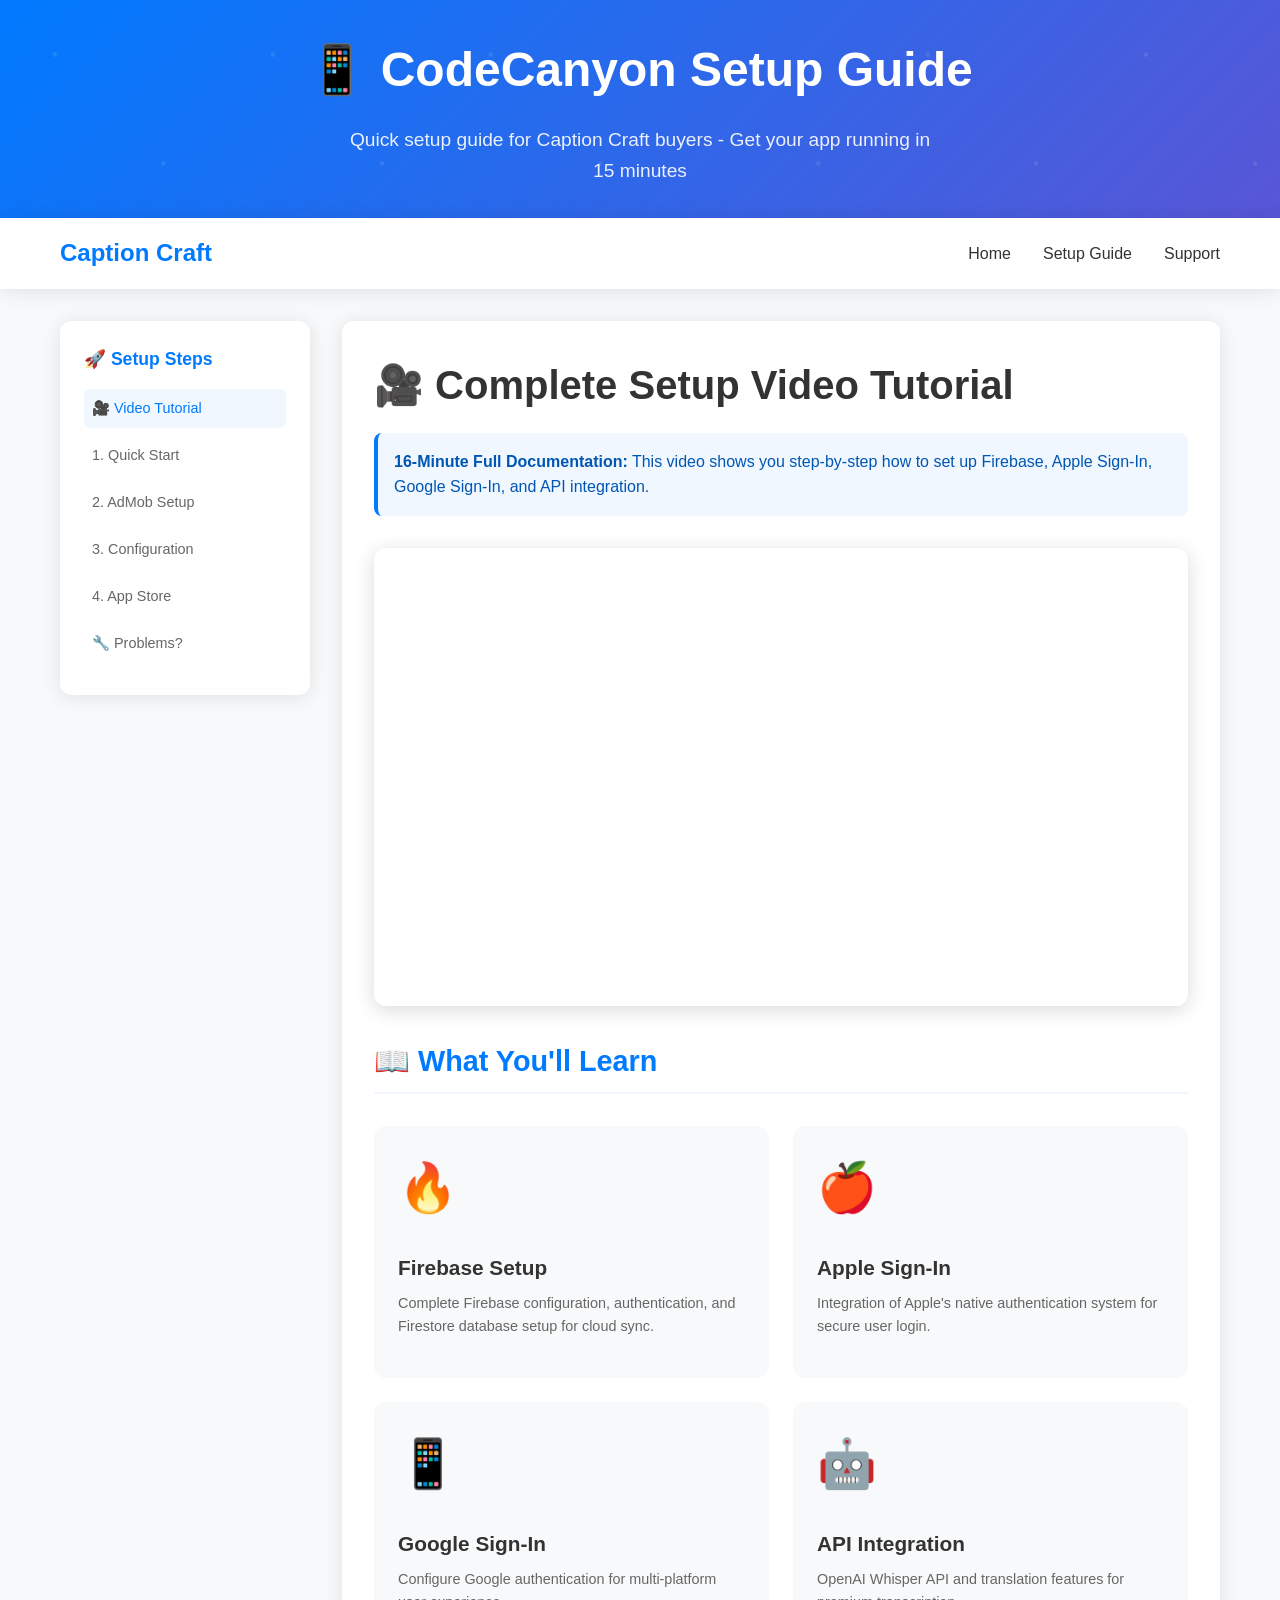
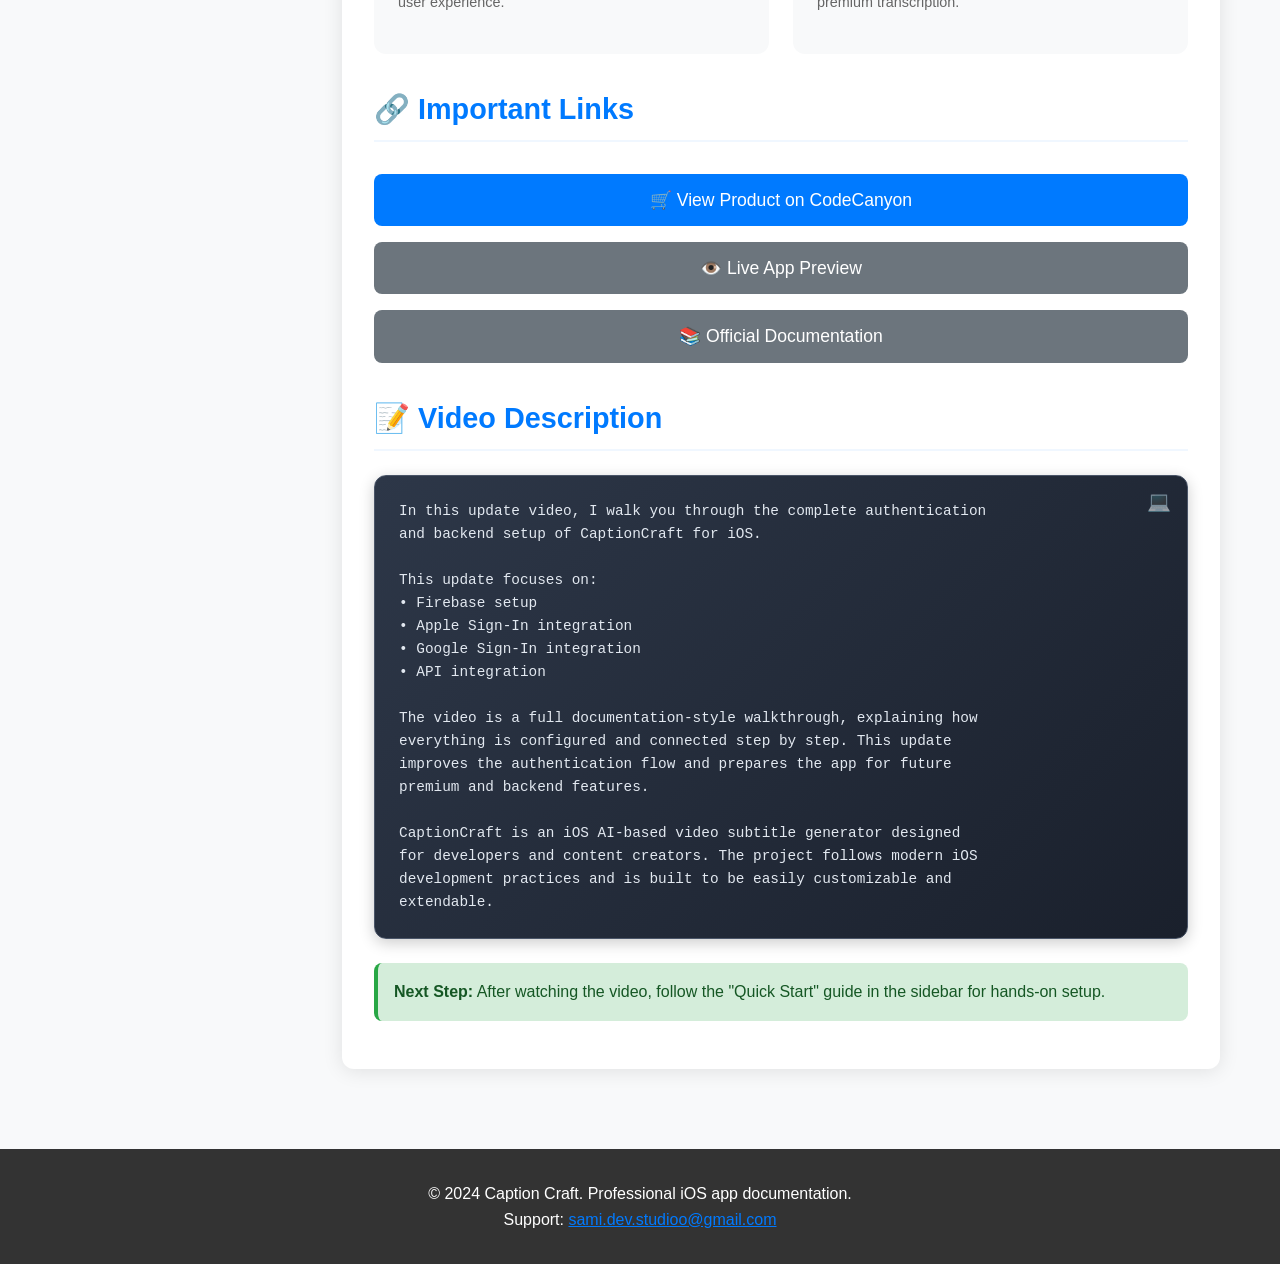
==== commit f32144b2: "Add video tutorial section and update navigation Added a video tutorial section with an embedded You" ====
--- a/docs.html
+++ b/docs.html
@@ -451,7 +451,8 @@
             <aside class="sidebar">
                 <h3>🚀 Setup Steps</h3>
                 <ul>
-                    <li><a href="#quick-start" class="doc-link active">1. Quick Start</a></li>
+                    <li><a href="#video-tutorial" class="doc-link active">🎥 Video Tutorial</a></li>
+                    <li><a href="#quick-start" class="doc-link">1. Quick Start</a></li>
                     <li><a href="#admob-setup" class="doc-link">2. AdMob Setup</a></li>
                     <li><a href="#configuration" class="doc-link">3. Configuration</a></li>
                     <li><a href="#app-store" class="doc-link">4. App Store</a></li>
@@ -461,8 +462,92 @@
 
             <!-- Content Area -->
             <div class="content">
+                <!-- Video Tutorial Section -->
+                <section id="video-tutorial" class="doc-section active">
+                    <h1>🎥 Complete Setup Video Tutorial</h1>
+
+                    <div class="alert info">
+                        <strong>16-Minute Full Documentation:</strong> This video shows you step-by-step how to set up Firebase, Apple Sign-In, Google Sign-In, and API integration.
+                    </div>
+
+                    <!-- YouTube Video Embed -->
+                    <div style="position: relative; padding-bottom: 56.25%; height: 0; overflow: hidden; max-width: 100%; margin: 2rem 0; border-radius: 12px; box-shadow: 0 4px 20px rgba(0,0,0,0.15);">
+                        <iframe
+                            style="position: absolute; top: 0; left: 0; width: 100%; height: 100%; border: 0; border-radius: 12px;"
+                            src="https://www.youtube.com/embed/nXXTsitWY4Y"
+                            title="CaptionCraft Setup Tutorial"
+                            frameborder="0"
+                            allow="accelerometer; autoplay; clipboard-write; encrypted-media; gyroscope; picture-in-picture; web-share"
+                            allowfullscreen>
+                        </iframe>
+                    </div>
+
+                    <h2>📖 What You'll Learn</h2>
+                    <div class="card-grid">
+                        <div class="card">
+                            <div class="card-icon">🔥</div>
+                            <h3>Firebase Setup</h3>
+                            <p>Complete Firebase configuration, authentication, and Firestore database setup for cloud sync.</p>
+                        </div>
+                        <div class="card">
+                            <div class="card-icon">🍎</div>
+                            <h3>Apple Sign-In</h3>
+                            <p>Integration of Apple's native authentication system for secure user login.</p>
+                        </div>
+                        <div class="card">
+                            <div class="card-icon">📱</div>
+                            <h3>Google Sign-In</h3>
+                            <p>Configure Google authentication for multi-platform user experience.</p>
+                        </div>
+                        <div class="card">
+                            <div class="card-icon">🤖</div>
+                            <h3>API Integration</h3>
+                            <p>OpenAI Whisper API and translation features for premium transcription.</p>
+                        </div>
+                    </div>
+
+                    <h2>🔗 Important Links</h2>
+                    <div style="display: grid; gap: 1rem; margin: 2rem 0;">
+                        <a href="https://codecanyon.net/item/caption-craft-ai-video-subtitle-generator-for-ios/59997764" target="_blank" class="btn" style="text-align: center; font-size: 1.1rem;">
+                            🛒 View Product on CodeCanyon
+                        </a>
+                        <a href="https://preview.codecanyon.net/item/caption-craft-ai-video-subtitle-generator-for-ios/full_screen_preview/59997764" target="_blank" class="btn secondary" style="text-align: center; font-size: 1.1rem;">
+                            👁️ Live App Preview
+                        </a>
+                        <a href="https://sami-projekts.github.io/ios-authentication-template-docs/" target="_blank" class="btn secondary" style="text-align: center; font-size: 1.1rem;">
+                            📚 Official Documentation
+                        </a>
+                    </div>
+
+                    <h2>📝 Video Description</h2>
+                    <div class="code-block">
+                        <pre>In this update video, I walk you through the complete authentication
+and backend setup of CaptionCraft for iOS.
+
+This update focuses on:
+• Firebase setup
+• Apple Sign-In integration
+• Google Sign-In integration
+• API integration
+
+The video is a full documentation-style walkthrough, explaining how
+everything is configured and connected step by step. This update
+improves the authentication flow and prepares the app for future
+premium and backend features.
+
+CaptionCraft is an iOS AI-based video subtitle generator designed
+for developers and content creators. The project follows modern iOS
+development practices and is built to be easily customizable and
+extendable.</pre>
+                    </div>
+
+                    <div class="alert success">
+                        <strong>Next Step:</strong> After watching the video, follow the "Quick Start" guide in the sidebar for hands-on setup.
+                    </div>
+                </section>
+
                 <!-- Quick Start Section -->
-                <section id="quick-start" class="doc-section active">
+                <section id="quick-start" class="doc-section">
                     <h1>🚀 Quick Start - 15 Minutes Setup</h1>
 
                     <div class="alert info">
@@ -751,4 +836,4 @@
         });
     </script>
 </body>
-</html>+</html>
